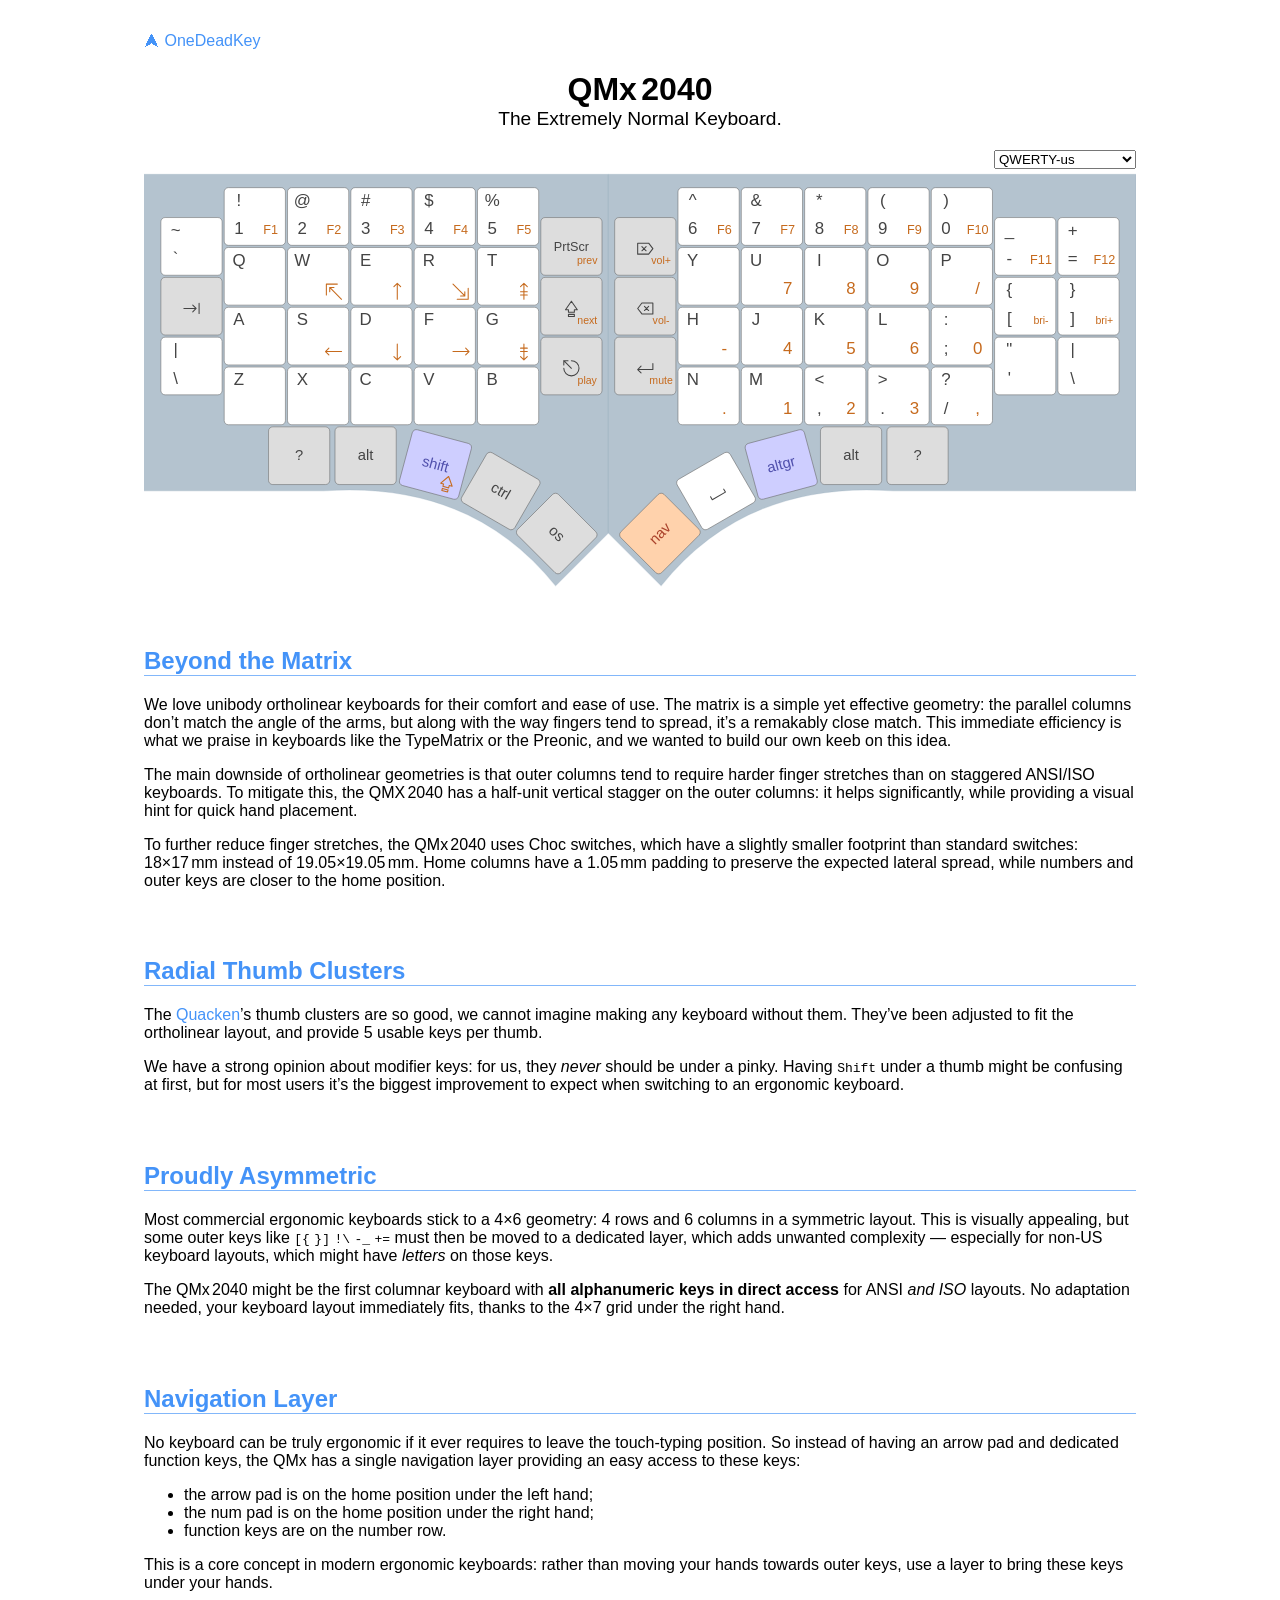
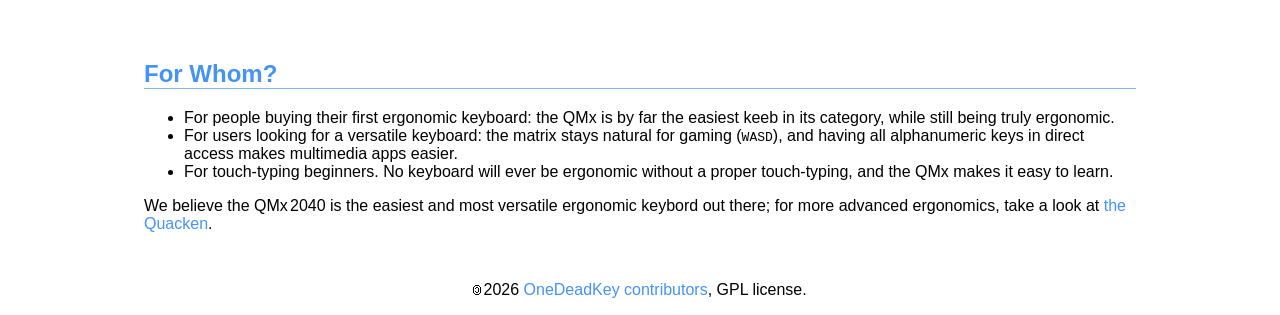
==== docs/index.html @ a1c0a3b2 "chore: /docs root" ====
<!DOCTYPE html>
<html>
  <head>
    <meta charset="utf-8"/>
    <title>QMx 2040</title>
    <meta name="viewport" content="width=device-width">
    <meta name="description" content="The Extremely Normal Keyboard. The natural evolution of the TypeMatrix 2020 and 2030 series.">
    <meta property="og:title"        content="QMx 2040">
    <meta property="og:type"         content="website">
    <meta property="og:url"          content="https://onedeadkey.github.io/qmx2040">
    <meta property="og:image"        content="https://onedeadkey.github.io/qmx2040/qmx2040.png">
    <meta property="og:image:type"   content="image/png">
    <meta property="og:image:width"  content="1200">
    <meta property="og:image:height" content="630">
    <meta property="og:description"  content="The Extremely Normal Keyboard. The natural evolution of the TypeMatrix 2020 and 2030 series.">
    <link type="image/svg+xml" rel="icon" href="favicon.svg" sizes="any">
    <link type="text/css" rel="stylesheet" href="style.css">
    <link type="text/css" rel="stylesheet" href="keeb.css">
    <script type="text/javascript" defer src="keeb.js"></script>
  </head>
  <body>

    <header>
      <nav><a href="https://onedeadkey.github.io">⮝ OneDeadKey</a></nav>
      <h1>QMx 2040</h1>
      <p>The Extremely Normal Keyboard.</p>
      <form>
        <select onchange="setKeebLayout(this.value)">
          <option value="be">AZERTY-be</option>
          <option value="fr">AZERTY-fr</option>
          <option value="br">QWERTY-br</option>
          <option value="dk">QWERTY-dk</option>
          <option value="fr(lafayette)">QWERTY-fr</option>
          <option value="gr">QWERTY-gr</option>
          <option value="it">QWERTY-it</option>
          <option value="no">QWERTY-no</option>
          <option value="pt">QWERTY-pt</option>
          <option value="ru">QWERTY-ru</option>
          <option value="se">QWERTY-se</option>
          <option value="ua">QWERTY-ua</option>
          <option value="us" selected>QWERTY-us</option>
          <option value="ch">QWERTZ-ch</option>
          <option value="de">QWERTZ-de</option>
          <option disabled> - optimized layouts - </option>
          <option value="fr(bepo)">Bépo</option>
          <option value="us(colemak)">Colemak</option>
          <option value="us(dvorak)">Dvorak</option>
          <option value="fr(ergol)">Ergo‑L</option>
          <option value="us(workman)">Workman</option>
        </select>
      </form>

      <svg xmlns="http://www.w3.org/2000/svg" viewBox="45 -45 940 400">

        <g id="board">
          <path id="qmx-half" d="M-15-40 h500 v340 l-50,50 q-80-100 -220-90 H-15z"/>
          <use href="#qmx-half" transform="translate(970 0) scale(-1 1)"/>
        </g>

        <defs>
          <path class="symbol" transform="scale(0.4) translate(-24, -30)" id="glyph_backspace" d="M22,19l10,10 M22,29l10-10 M6,24l10,13h26v-26h-26z"/>
          <path class="symbol" transform="scale(0.4) translate(-24, -30)" id="glyph_delete"    d="M16,19l10,10 M16,29l10-10 M42,24l-10,13h-26v-26h26z"/>
          <path class="symbol" transform="scale(0.4) translate(-24, -30)" id="glyph_return"    d="M42,13V27H6 m8-8l-8,8l8,8"/>
          <path class="symbol" transform="scale(0.4) translate(-24, -30)" id="glyph_space"     d="M42,24V32H6V24"/>
          <path class="symbol" transform="scale(0.4) translate(-24, -30)" id="glyph_escape"    d="M24,24l-18-18 m0,10v-10h10 M24,6A18,18,0,1,1,6,24"/>
          <path class="symbol" transform="scale(0.4) translate(-24, -30)" id="glyph_up"        d="M24,42v-36 m-8,6l8-8l8,8"/>
          <path class="symbol" transform="scale(0.4) translate(-24, -30)" id="glyph_down"      d="M24,6v36 m-8,-6l8,8l8-8"/>
          <path class="symbol" transform="scale(0.4) translate(-24, -30)" id="glyph_pgup"      d="M16,32h16 M16,24h16 M24,42v-36 m-8,6l8-8l8,8"/>
          <path class="symbol" transform="scale(0.4) translate(-24, -30)" id="glyph_pgdown"    d="M16,16h16 M16,24h16 M24,6v36 m-8,-6l8,8l8-8"/>
          <path class="symbol" transform="scale(0.4) translate(-24, -30)" id="glyph_left"      d="M42,24h-36 m6-8l-8,8l8,8"/>
          <path class="symbol" transform="scale(0.4) translate(-24, -30)" id="glyph_right"     d="M6,24h36 m-6-8l8,8l-8,8"/>
          <path class="symbol" transform="scale(0.4) translate(-24, -30)" id="glyph_tab"       d="M6,24h27 m-6-8l8,8l-8,8 M42,12V36"/>
          <path class="symbol" transform="scale(0.4) translate(-24, -30)" id="glyph_btab"      d="M42,24h-27 m6-8l-8,8l8,8 M6,12V36"/>
          <path class="symbol" transform="scale(0.4) translate(-24, -30)" id="glyph_home"      d="M42,42l-28-28 m0,10v-10h10 m8-8h-26v26"/>
          <path class="symbol" transform="scale(0.4) translate(-24, -30)" id="glyph_end"       d="M6,6l28,28 m0-10v10h-10 m-8,8h26v-26"/>
          <path class="symbol" transform="scale(0.4) translate(-24, -30)" id="glyph_prev"      d="M24,6A18,18,0,1,1,24,42A18,18,0,1,1,24,6 M26,16l-8,8l8,8"/>
          <path class="symbol" transform="scale(0.4) translate(-24, -30)" id="glyph_next"      d="M24,6A18,18,0,1,1,24,42A18,18,0,1,1,24,6 M22,16l8,8l-8,8"/>
          <path class="symbol" transform="scale(0.4) translate(-24, -30)" id="glyph_shift"     d="M23,7l14,20h-7v16h-14v-16h-7l14,-20"/>
          <path class="symbol" transform="scale(0.4) translate(-24, -30)" id="glyph_caps"      d="M24,7l14,20h-7v6h-14v-6h-7l14,-20 M31,38v5h-14v-5z"/>

          <!-- easy mode (no dual keys) -->
          <g class="leftThumb" id="leftThumb-ez">
            <g class="tucked3 thumb">
              <g class="specialKey">
                <rect class="colorMod"/>
                <text class="colorMod level0">?</text>
              </g>
              <g class="tucked2 thumb">
                <g class="specialKey">
                  <rect class="colorMod"/>
                  <text class="colorMod level0">alt</text>
                </g>
                <g class="tucked1 thumb">
                  <g class="specialKey">
                    <rect class="colorSym"/>
                    <text class="level0 colorSym">shift</text>
                    <use  class="layerNav" href="#glyph_caps"/>
                  </g>
                  <g class="comfy thumb">
                    <g class="specialKey">
                      <rect class="colorMod"/>
                      <text class="colorMod level0">ctrl</text>
                    </g>
                    <g class="reachy thumb">
                      <g class="specialKey">
                        <rect class="colorMod"/>
                        <text class="colorMod level0">os</text>
                      </g>
                    </g>
                  </g>
                </g>
              </g>
            </g>
          </g>
          <g class="rightThumb" id="rightThumb-ez">
            <g class="tucked3 thumb">
              <g class="specialKey">
                <rect class="colorMod"/>
                <text class="colorMod level0">?</text>
              </g>
              <g class="tucked2 thumb">
                <g class="specialKey">
                  <rect class="colorMod"/>
                  <text class="colorMod level0">alt</text>
                </g>
                <g class="tucked1 thumb">
                  <g class="specialKey showSym">
                    <rect class="colorSym"/>
                    <text class="level0 colorSym">altgr</text>
                  </g>
                  <g class="comfy thumb">
                    <g class="specialKey">
                      <rect/>
                      <use  class="level0" href="#glyph_space"/>
                    </g>
                    <g class="reachy thumb">
                      <g class="specialKey">
                        <rect class="colorNav"/>
                        <text class="colorNav level0">nav</text>
                      </g>
                    </g>
                  </g>
                </g>
              </g>
            </g>
          </g>

          <!-- thumb-taps -->
          <g class="leftThumb" id="leftThumb-tt">
            <g class="tucked3 thumb">
              <g class="specialKey">
                <rect class="colorMod"/>
                <text class="colorMod level0">?</text>
              </g>
              <g class="tucked2 thumb">
                <g class="specialKey">
                  <rect class="colorMod"/>
                  <text class="colorMod level0">?</text>
                </g>
                <g class="tucked1 thumb">
                  <g class="specialKey">
                    <rect/>
                    <rect class="colorSym sticky"/>
                    <text class="colorSym sticky pc">shift</text>
                    <use  class="layerNav" href="#glyph_caps"/>
                  </g>
                  <g class="comfy thumb">
                    <g class="key">
                      <rect/>
                      <rect class="holdTap colorMod"/>
                      <text class="level1  colorMod pc">ctrl</text>
                      <use  class="level2"   href="#glyph_backspace"/>
                      <use  class="layerNav" href="#glyph_delete"/>
                    </g>
                    <g class="reachy thumb">
                      <g class="key">
                        <rect/>
                        <rect class="holdTap colorMod"/>
                        <text class="level1  colorMod pc">os</text>
                        <use  class="level2"   href="#glyph_tab"/>
                        <use  class="layerNav" href="#glyph_btab"/>
                      </g>
                    </g>
                  </g>
                </g>
              </g>
            </g>
          </g>
          <g class="rightThumb" id="rightThumb-tt">
            <g class="tucked3 thumb">
              <g class="specialKey">
                <rect class="colorMod"/>
                <text class="colorMod level0">?</text>
              </g>
              <g class="tucked2 thumb">
                <g class="specialKey">
                  <rect class="colorMod"/>
                  <text class="colorMod level0">?</text>
                </g>
                <g class="tucked1 thumb">
                  <g class="specialKey showSym">
                    <rect/>
                    <rect class="colorSym sticky"/>
                    <text class="colorSym sticky pc">altgr</text>
                  </g>
                  <g class="comfy thumb">
                    <g class="key">
                      <rect/>
                      <rect class="holdTap borderNav tap-pref"/>
                      <text class="level1  borderNav pc">nav</text>
                      <use  class="level2" href="#glyph_space"/>
                    </g>
                    <g class="reachy thumb">
                      <g class="key">
                        <rect/>
                        <rect class="holdTap colorMod"/>
                        <text class="level1  colorMod pc">alt</text>
                        <use  class="level2"   href="#glyph_return"/>
                        <use  class="layerNav" href="#glyph_escape"/>
                      </g>
                    </g>
                  </g>
                </g>
              </g>
            </g>
          </g>

          <!-- homerow-mods -->
          <g class="leftThumb" id="leftThumb-hrm">
            <g class="tucked3 thumb">
              <g class="specialKey">
                <rect class="colorMod"/>
                <text class="colorMod level0">?</text>
              </g>
              <g class="tucked2 thumb">
                <g class="specialKey">
                  <rect class="colorMod"/>
                  <text class="colorMod level0">?</text>
                </g>
                <g class="tucked1 thumb">
                  <g class="specialKey">
                    <rect/>
                    <rect class="colorSym sticky"/>
                    <text class="colorSym sticky pc">shift</text>
                    <use  class="layerNav" href="#glyph_caps"/>
                  </g>
                  <g class="comfy thumb">
                    <g class="key">
                      <rect/>
                      <rect class="holdTap colorNav"/>
                      <text class="level1  colorNav pc">nav</text>
                      <use  class="level2"   href="#glyph_backspace"/>
                      <use  class="layerNav" href="#glyph_delete"/>
                    </g>
                    <g class="reachy thumb">
                      <g class="key">
                        <rect/>
                        <use  class="level2"   href="#glyph_tab"/>
                        <use  class="layerNav" href="#glyph_btab"/>
                      </g>
                    </g>
                  </g>
                </g>
              </g>
            </g>
          </g>
          <g class="rightThumb" id="rightThumb-hrm">
            <g class="tucked3 thumb">
              <g class="specialKey">
                <rect class="colorMod"/>
                <text class="colorMod level0">?</text>
              </g>
              <g class="tucked2 thumb">
                <g class="specialKey">
                  <rect class="colorMod"/>
                  <text class="colorMod level0">?</text>
                </g>
                <g class="tucked1 thumb">
                  <g class="specialKey showSym">
                    <rect/>
                    <rect class="colorSym sticky"/>
                    <text class="colorSym sticky pc">altgr</text>
                  </g>
                  <g class="comfy thumb">
                    <g class="key">
                      <rect/>
                      <rect class="holdTap borderNav tap-pref"/>
                      <text class="level1  borderNav pc">nav</text>
                      <use  class="level2" href="#glyph_space"/>
                    </g>
                    <g class="reachy thumb">
                      <g class="key">
                        <rect/>
                        <use  class="level2"   href="#glyph_return"/>
                        <use  class="layerNav" href="#glyph_escape"/>
                      </g>
                    </g>
                  </g>
                </g>
              </g>
            </g>
          </g>
        </defs>

        <g id="left">
          <g class="outer matrix">
            <g class="col">
              <g id="Backquote" class="key num">
                <rect/>
                <text class="level1"/>
                <text class="level2"/>
              </g>
              <g class="specialKey top">
                <rect class="colorSpc"/>
                <use class="level0" href="#glyph_tab"/>
              </g>
              <g id="IntlBackslash" class="key home">
                <rect/>
                <text class="level1"/>
                <text class="level2"/>
              </g>
            </g>

            <g class="pinky matrix">
              <g class="col">
                <g id="Digit1" class="key num">
                  <rect/>
                  <text class="level1"/>
                  <text class="level2"/>
                  <text class="layerNav pc">F1</text>
                </g>
                <g id="KeyQ" class="key top">
                  <rect/>
                  <text class="level1"/>
                  <text class="level2"/>
                  <text class="layerNav"></text>
                </g>
                <g id="KeyA" class="key home">
                  <rect/>
                  <text class="level1"/>
                  <text class="level2"/>
                  <text class="layerNav shortcut"></text>
                </g>
                <g id="KeyZ" class="key bottom">
                  <rect/>
                  <text class="level1"/>
                  <text class="level2"/>
                  <text class="layerNav shortcut"></text>
                </g>
              </g>

              <g class="ring matrix">
                <g class="col">
                  <g id="Digit2" class="key num">
                    <rect/>
                    <text class="level1"/>
                    <text class="level2"/>
                    <text class="layerNav pc">F2</text>
                  </g>
                  <g id="KeyW" class="key top">
                    <rect/>
                    <text class="level1"/>
                    <text class="level2"/>
                    <use  class="layerNav" href="#glyph_home"/>
                  </g>
                  <g id="KeyS" class="key home dual">
                    <rect/>
                    <rect class="holdTap borderMod tap-pref"/>
                    <text class="level1  borderMod mac">⌥</text>
                    <text class="level1  borderMod pc">os</text>
                    <text class="level1"/>
                    <text class="level2"/>
                    <use  class="layerNav" href="#glyph_left"/>
                  </g>
                  <g id="KeyX" class="key bottom">
                    <rect/>
                    <text class="level1"/>
                    <text class="level2"/>
                    <text class="layerNav shortcut"></text>
                  </g>
                </g>

                <g class="middle matrix">
                  <g class="col">
                    <g id="Digit3" class="key num">
                      <rect/>
                      <text class="level1"/>
                      <text class="level2"/>
                      <text class="layerNav pc">F3</text>
                    </g>
                    <g id="KeyE" class="key top">
                      <rect/>
                      <text class="level1"/>
                      <text class="level2"/>
                      <use  class="layerNav" href="#glyph_up"/>
                    </g>
                    <g id="KeyD" class="key home dual">
                      <rect/>
                      <rect class="holdTap borderMod tap-pref"/>
                      <text class="level1  borderMod mac">⌘</text>
                      <text class="level1  borderMod pc">ctrl</text>
                      <text class="level1"/>
                      <text class="level2"/>
                      <use  class="layerNav" href="#glyph_down"/>
                    </g>
                    <g id="KeyC" class="key bottom">
                      <rect/>
                      <text class="level1"/>
                      <text class="level2"/>
                      <text class="layerNav shortcut"></text>
                    </g>
                  </g>

                  <g class="index matrix">
                    <g class="col">
                      <g id="Digit4" class="key num">
                        <rect/>
                        <text class="level1"/>
                        <text class="level2"/>
                        <text class="layerNav pc">F4</text>
                      </g>
                      <g id="KeyR" class="key top">
                        <rect/>
                        <text class="level1"/>
                        <text class="level2"/>
                        <use  class="layerNav" href="#glyph_end"/>
                      </g>
                      <g id="KeyF" class="key home dual">
                        <rect/>
                        <rect class="holdTap borderMod tap-pref"/>
                        <text class="level1  borderMod mac">⌃</text>
                        <text class="level1  borderMod pc">alt</text>
                        <text class="level1"/>
                        <text class="level2"/>
                        <use  class="layerNav" href="#glyph_right"/>
                      </g>
                      <g id="KeyV" class="key bottom">
                        <rect/>
                        <text class="level1"/>
                        <text class="level2"/>
                        <text class="layerNav shortcut"></text>
                      </g>
                    </g>

                    <use class="thumbCluster"/>

                    <g class="inner matrix">
                      <g class="col">
                        <g id="Digit5" class="key num">
                          <rect/>
                          <text class="level1"/>
                          <text class="level2"/>
                          <text class="layerNav pc">F5</text>
                        </g>
                        <g id="KeyT" class="key top">
                          <rect/>
                          <text class="level1"/>
                          <text class="level2"/>
                          <use  class="layerNav" href="#glyph_pgup"/>
                        </g>
                        <g id="KeyG" class="key home">
                          <rect/>
                          <text class="level1"/>
                          <text class="level2"/>
                          <use  class="layerNav" href="#glyph_pgdown"/>
                        </g>
                        <g id="KeyB" class="key bottom">
                          <rect/>
                          <text class="level1"/>
                          <text class="level2"/>
                          <text class="layerNav shortcut"></text>
                        </g>
                      </g>

                      <g class="tmx matrix">
                        <g class="col">
                          <g class="specialKey top">
                            <rect class="colorSpc"/>
                            <text class="level0 pc">PrtScr</text>
                            <text class="layerNav shortcut">prev</text>
                          </g>
                          <g class="specialKey home">
                            <rect class="colorSpc"/>
                            <use class="level0" href="#glyph_caps"/>
                            <text class="layerNav shortcut">next</text>
                          </g>
                          <g class="specialKey bottom">
                            <rect class="colorSpc"/>
                            <use class="level0" href="#glyph_escape"/>
                            <text class="layerNav shortcut">play</text>
                          </g>
                        </g>
                      </g>
                    </g>
                  </g>
                </g>
              </g>
            </g>
          </g>
        </g>

        <g id="right">
          <g class="extra matrix">
            <g class="col">
              <g id="Equal" class="key num">
                <rect/>
                <text class="level1"/>
                <text class="level2"/>
                <text class="layerNav pc">F12</text>
              </g>
              <g id="BracketRight" class="key top">
                <rect/>
                <text class="level1"/>
                <text class="level2"/>
                <text class="layerNav shortcut">bri+</text>
              </g>
              <g id="Backslash" class="key home">
                <rect/>
                <text class="level1"/>
                <text class="level2"/>
              </g>

              <g class="outer matrix">
                <g class="col">
                  <g id="Minus" class="key num">
                    <rect/>
                    <text class="level1"/>
                    <text class="level2"/>
                    <text class="layerNav pc">F11</text>
                  </g>
                  <g id="BracketLeft" class="key top">
                    <rect/>
                    <text class="level1"/>
                    <text class="level2"/>
                    <text class="layerNav shortcut">bri-</text>
                  </g>
                  <g id="Quote" class="key home">
                    <rect/>
                    <text class="level1"/>
                    <text class="level2"/>
                  </g>
                </g>

                <g class="pinky matrix">
                  <g class="col">
                    <g id="Digit0" class="key num">
                      <rect/>
                      <text class="level1"/>
                      <text class="level2"/>
                      <text class="layerNav pc">F10</text>
                    </g>
                    <g id="KeyP" class="key top">
                      <rect/>
                      <text class="level1"/>
                      <text class="level2"/>
                      <text class="layerNav">/</text>
                    </g>
                    <g id="Semicolon" class="key home">
                      <rect/>
                      <text class="level1"/>
                      <text class="level2"/>
                      <text class="layerNav">0</text>
                    </g>
                    <g id="Slash" class="key bottom">
                      <rect/>
                      <text class="level1"/>
                      <text class="level2"/>
                      <text class="layerNav">,</text>
                    </g>
                  </g>

                  <g class="ring matrix">
                    <g class="col">
                      <g id="Digit9" class="key num">
                        <rect/>
                        <text class="level1"/>
                        <text class="level2"/>
                        <text class="layerNav pc">F9</text>
                      </g>
                      <g id="KeyO" class="key top">
                        <rect/>
                        <text class="level1"/>
                        <text class="level2"/>
                        <text class="layerNav">9</text>
                      </g>
                      <g id="KeyL" class="key home dual">
                        <rect/>
                        <rect class="holdTap borderMod tap-pref"/>
                        <text class="level1  borderMod mac">⌥</text>
                        <text class="level1  borderMod pc">os</text>
                        <text class="level2"/>
                        <text class="layerNav">6</text>
                      </g>
                      <g id="Period" class="key bottom">
                        <rect/>
                        <text class="level1"/>
                        <text class="level2"/>
                        <text class="layerNav">3</text>
                      </g>
                    </g>

                    <g class="middle matrix">
                      <g class="col">
                        <g id="Digit8" class="key num">
                          <rect/>
                          <text class="level1"/>
                          <text class="level2"/>
                          <text class="layerNav pc">F8</text>
                        </g>
                        <g id="KeyI" class="key top">
                          <rect/>
                          <text class="level1"/>
                          <text class="level2"/>
                          <text class="layerNav">8</text>
                        </g>
                        <g id="KeyK" class="key home dual">
                          <rect/>
                          <rect class="holdTap borderMod tap-pref"/>
                          <text class="level1  borderMod mac">⌘</text>
                          <text class="level1  borderMod pc">ctrl</text>
                          <text class="level1"/>
                          <text class="level2"/>
                          <text class="layerNav">5</text>
                        </g>
                        <g id="Comma" class="key bottom">
                          <rect/>
                          <text class="level1"/>
                          <text class="level2"/>
                          <text class="layerNav">2</text>
                        </g>
                      </g>

                      <g class="index matrix">
                        <g class="col">
                          <g id="Digit7" class="key num">
                            <rect/>
                            <text class="level1"/>
                            <text class="level2"/>
                            <text class="layerNav pc">F7</text>
                          </g>
                          <g id="KeyU" class="key top">
                            <rect/>
                            <text class="level1"/>
                            <text class="level2"/>
                            <text class="layerNav">7</text>
                          </g>
                          <g id="KeyJ" class="key home dual">
                            <rect/>
                            <rect class="holdTap borderMod tap-pref"/>
                            <text class="level1  borderMod mac">⌃</text>
                            <text class="level1  borderMod pc">alt</text>
                            <text class="level1"/>
                            <text class="level2"/>
                            <text class="layerNav">4</text>
                          </g>
                          <g id="KeyM" class="key bottom">
                            <rect/>
                            <text class="level1"/>
                            <text class="level2"/>
                            <text class="layerNav">1</text>
                          </g>
                        </g>

                        <use class="thumbCluster"/>

                        <g class="inner matrix">
                          <g class="col">
                            <g id="Digit6" class="key num">
                              <rect/>
                              <text class="level1"/>
                              <text class="level2"/>
                              <text class="layerNav pc">F6</text>
                            </g>
                            <g id="KeyY" class="key top">
                              <rect/>
                              <text class="level1"/>
                              <text class="level2"/>
                            </g>
                            <g id="KeyH" class="key home">
                              <rect/>
                              <text class="level1"/>
                              <text class="level2"/>
                              <text class="layerNav">-</text>
                            </g>
                            <g id="KeyN" class="key bottom">
                              <rect/>
                              <text class="level1"/>
                              <text class="level2"/>
                              <text class="layerNav">.</text>
                            </g>
                          </g>

                          <g class="tmx matrix">
                            <g class="col">
                              <g class="specialKey top">
                                <rect class="colorSpc"/>
                                <use class="level0" href="#glyph_delete"/>
                                <text class="layerNav shortcut">vol+</text>
                              </g>
                              <g class="specialKey home">
                                <rect class="colorSpc"/>
                                <use class="level0" href="#glyph_backspace"/>
                                <text class="layerNav shortcut">vol-</text>
                              </g>
                              <g class="specialKey bottom">
                                <rect class="colorSpc"/>
                                <use class="level0" href="#glyph_return"/>
                                <text class="layerNav shortcut">mute</text>
                              </g>
                            </g>
                          </g>
                        </g>
                      </g>
                    </g>
                  </g>
                </g>
              </g>
            </g>
          </g>
        </g>

      </svg>
    </header>

    <section>
      <h2 id="beyond-the-matrix">Beyond the Matrix</h2>
      <p> We love unibody ortholinear keyboards for their comfort and ease of use. The matrix is a
        simple yet effective geometry: the parallel columns don’t match the angle of the arms, but
        along with the way fingers tend to spread, it’s a remakably close match. This immediate
        efficiency is what we praise in keyboards like the TypeMatrix or the Preonic, and we wanted
        to build our own keeb on this idea. </p>
      <p> The main downside of ortholinear geometries is that outer columns tend to require harder
        finger stretches than on staggered ANSI/ISO keyboards. To mitigate this, the QMX 2040 has a
        half-unit vertical stagger on the outer columns: it helps significantly, while providing a
        visual hint for quick hand placement. </p>
      <p> To further reduce finger stretches, the QMx 2040 uses Choc switches, which have a slightly
        smaller footprint than standard switches: 18×17 mm instead of 19.05×19.05 mm. Home columns
        have a 1.05 mm padding to preserve the expected lateral spread, while numbers and outer keys
        are closer to the home position. </p>
    </section>

    <section>
      <h2 id="radial-thumb-clusters">Radial Thumb Clusters</h2>
      <p></p>
      <p> The <a href="https://onedeadkey.github.io/quacken">Quacken</a>’s thumb clusters are so
        good, we cannot imagine making any keyboard without them. They’ve been adjusted to fit the
        ortholinear layout, and provide 5 usable keys per thumb. </p>
      <p> We have a strong opinion about modifier keys: for us, they <em>never</em> should be under
        a pinky. Having <kbd>Shift</kbd> under a thumb might be confusing at first, but for most
        users it’s the biggest improvement to expect when switching to an ergonomic keyboard. </p>
    </section>

    <section>
      <h2 id="proudly-asymmetric">Proudly Asymmetric</h2>
      <p> Most commercial ergonomic keyboards stick to a 4×6 geometry: 4 rows and 6 columns in a
        symmetric layout. This is visually appealing, but some outer keys like <kbd>[{</kbd>
        <kbd>}]</kbd> <kbd>!\</kbd> <kbd>-_</kbd> <kbd>+=</kbd> must then be moved to a dedicated
        layer, which adds unwanted complexity — especially for non-US keyboard layouts, which might
        have <em>letters</em> on those keys. </p>
      <p> The QMx 2040 might be the first columnar keyboard with <strong>all alphanumeric keys in
        direct access</strong> for ANSI <em>and ISO</em> layouts. No adaptation needed, your
        keyboard layout immediately fits, thanks to the 4×7 grid under the right hand. </p>
    </section>

    <section>
      <h2 id="navigation-layer">Navigation Layer</h2>
      <p> No keyboard can be truly ergonomic if it ever requires to leave the touch-typing position.
        So instead of having an arrow pad and dedicated function keys, the QMx has a single
        navigation layer providing an easy access to these keys: </p>
      <ul>
        <li> the arrow pad is on the home position under the left hand; </li>
        <li> the num pad is on the home position under the right hand; </li>
        <li> function keys are on the number row. </li>
      </ul>
      <p> This is a core concept in modern ergonomic keyboards: rather than moving your hands
        towards outer keys, use a layer to bring these keys under your hands. </p>
    </section>

    <section>
      <h2 id="for-whom">For Whom?</h2>
      <ul>
        <li> For people buying their first ergonomic keyboard: the QMx is by far the easiest keeb in
          its category, while still being truly ergonomic. </li>
        <li> For users looking for a versatile keyboard: the matrix stays natural for gaming
          (<kbd>W</kbd><kbd>A</kbd><kbd>S</kbd><kbd>D</kbd>), and having all alphanumeric keys in
          direct access makes multimedia apps easier. </li>
        <li> For touch-typing beginners. No keyboard will ever be ergonomic without a proper
          touch-typing, and the QMx makes it easy to learn. </li>
      </ul>
      <p> We believe the QMx 2040 is the easiest and most versatile ergonomic keybord out there; for
        more advanced ergonomics, take a look at <a href="https://onedeadkey.github.io/quacken">the
        Quacken</a>. </p>
    </section>

    <footer>
      🄯 2026 <a href="https://github.com/OneDeadKey/qmx2040">OneDeadKey contributors</a>, GPL license.
    </footer>

  </body>
</html>
---- docs/style.css ----
/**
 * ╭───────────────────────────────────────────────────────────────╮
 * │                         Color Palette                         │
 * ╰───────────────────────────────────────────────────────────────╯
**/

:root {
  color-scheme: light dark;

  /* <h2|a|code> and specific emphasis */
  --bg-accent:        #b884;
  --fg-accent-border: #4493f8aa;
  --fg-accent:        #4493f8;

  /* <kbd> and special inline content */
  --bg-key:           #8884;
  --fg-key-border:    #888;

  /* flavor menu */
  --bg-menu-head: rgba(130, 156, 175, 0.4);
  --bg-menu-cell: rgba(130, 156, 175, 0.2);
}


/**
 * ╭───────────────────────────────────────────────────────────────╮
 * │                          Main Layout                          │
 * ╰───────────────────────────────────────────────────────────────╯
**/

:root {
  --main-padding: 12px;
  --list-indent: 1.5em;
}

html {
  height: 100%;
}
body {
  margin: 1em auto;
  max-width: 64em;
  width: 100%;
  font-family: sans-serif;
}
header, footer {
  text-align: center;
}
header, footer, section {
  padding: 1em;
}

h1 {
  margin-bottom: 0;
}
h1 + p {
  margin-top: 0;
  font-size: 1.2em;
}

h2 {
  color: var(--fg-accent);
  border-bottom: 1px inset var(--fg-accent-border);
}

form {
  text-align: right;
}
svg {
  width: 100%;
}

nav {
  text-align: left;
}

a[href] {
  color: var(--fg-accent);
  text-decoration: none;
}

a[href]:hover {
  text-decoration: underline;
}
---- docs/keeb.css ----
/* color theme */
:root {
  color-scheme: light dark;
}
rect {
  fill: #fff;
  stroke: #999;
}
text {
  fill: #444;
  font: normal 11px sans-serif;
  text-align: center;
  text-anchor: middle;
}
.dualKey {
  fill: #ddd;
}
#board use,
#board path {
  fill:   #7889a2;
  stroke: #7889a280;
  fill:   #78a289;
  stroke: #78a28980;
  fill:   rgba(130, 156, 175, 0.60);
  stroke: rgba(130, 156, 175, 0.20);
  stroke-width: 1.0px;
  stroke-linecap: round;
  stroke-linejoin: round;
}
@media (prefers-color-scheme: dark) {
  /* TODO */
}

.col1 rect,
.col2 rect,
.col3 rect,
.col4 rect,
.col5 rect,
.col6 rect {
  stroke-width: 0.6px !important;
}


/*****************************************************************************
 * Keyboard Geometry
******************************************************************************/

/* XXX magic numbers */
#left  .matrix { transform-origin: -8px 56px; }
#right .matrix { transform-origin: 67px 56px; }
.leftThumb  .thumb { transform-origin: -14px -62px; }
.rightThumb .thumb { transform-origin:  74px -62px; }

#left  .matrix { transform-origin:  0px   56px; }
#left  .thumb  { transform-origin: -14px -62px; }
#right .matrix { transform-origin:  70px  56px; }
#right .thumb  { transform-origin:  74px -62px; }

/* keyboard geometry (XXX magic numbers) */
#right { transform: translate(970px, 0px); }

/* XXX dirty WebKit fixes */
@supports (-webkit-hyphens: none) {
  .none  #right,
  .ortho #right  { transform: translate(772px, 0px); }
}

.board {
  fill:   rgba(130, 156, 175, 0.40);
  stroke: rgba(130, 156, 175, 0.10);
  stroke-width: 1px;
  stroke-linecap: round;
  stroke-linejoin: round;
  display: none;
}
.keycaps {
  stroke: navy;
  stroke-width: 0.5px;
  stroke-dasharray: 1 2;
  display: none !important;
}
.tap-pref {
  stroke-width: 1.2px;
}
text.sticky {
  transform: rotate(-90deg);
}


/*****************************************************************************
 * Labels: text, symbols
******************************************************************************/

text {
  font: normal 16px sans-serif;
  text-align: center;
  text-anchor: middle;
}
.specialKey text {
  font-size: 14px;
}
text.pc {
  font-size: 12px;
}
text.shortcut {
  font-size: 10px;
}

/* symbols */
use.level0,
use.level2,
use.layerSym,
use.layerNav,
use.layerVim {
  stroke-width: 2.5px;
  stroke-linecap: round;
  stroke-linejoin: round;
  fill: none;
}

.tt .holdTap, .tt .borderMod,
.ez .holdTap, .ez .borderMod { display: none; }


/*****************************************************************************
 * Color Theme
******************************************************************************/

:root {
  color-scheme: light dark;
  --board: rgba(130, 156, 175, 0.40);

  --key-bg: #fff;
  --key-fg: #666;
  --key-label: #444;
  --key-special: #ddd;

  /* Symbol layer */
  --layer-sym-fg: #4646ff;
  --shift-sym-fg: #4f4fac;
  --shift-sym-bg: #ceceff;

  /* Navigation layer */
  --layer-nav-fg: rgb(198, 106, 29);
  --shift-nav-fg: #aa422b;
  --shift-nav-bg: #ffd2ac;
}

@media (prefers-color-scheme: dark) { :root {
  --key-bg: #333;
  --key-fg: #333;
  --key-label: #aaa;
  --key-special: #555;

  /* Symbol layer */
  --layer-sym-fg: #99f;
  --shift-sym-fg: #11a;
  --shift-sym-bg: #66b;

  /* Navigation layer */
  --layer-nav-fg: #e94;
  --shift-nav-fg: #832;
  --shift-nav-bg: #a75;
}}

rect {
  fill:   var(--key-bg);
  stroke: var(--key-fg);
  stroke-width: .5px;
  /* opacity: 0.7; */
}

rect.specialKey,
rect.colorSpc,
.col6 rect { fill: var(--key-special); }
text       { fill: var(--key-label); }
use.level0,
use.level2 { stroke: var(--key-label); }

/* Modifier keys */
rect.borderMod,
use.layerMod { stroke: var(--key-label); }
text.colorMod  { fill: var(--key-label); }
rect.colorMod  { fill: var(--key-special); }

/* Symbol layer */
rect.borderSym,
use.layerSym { stroke: var(--layer-sym-fg); }
text.borderSym,
text.layerSym  { fill: var(--layer-sym-fg); }
text.colorSym  { fill: var(--shift-sym-fg); }
rect.colorSym  { fill: var(--shift-sym-bg); }

/* Navigation layers (NavNum, VimNav) */
rect.borderNav,
use.layerNav { stroke: var(--layer-nav-fg); }
text.borderNav,
text.layerNav  { fill: var(--layer-nav-fg); }
text.colorNav  { fill: var(--shift-nav-fg); }
rect.colorNav  { fill: var(--shift-nav-bg); }

@media (prefers-color-scheme: dark) {
  .specialKey text.layerSym  { fill: #00f; }
  .specialKey use.layerSym { stroke: #00f; }
}
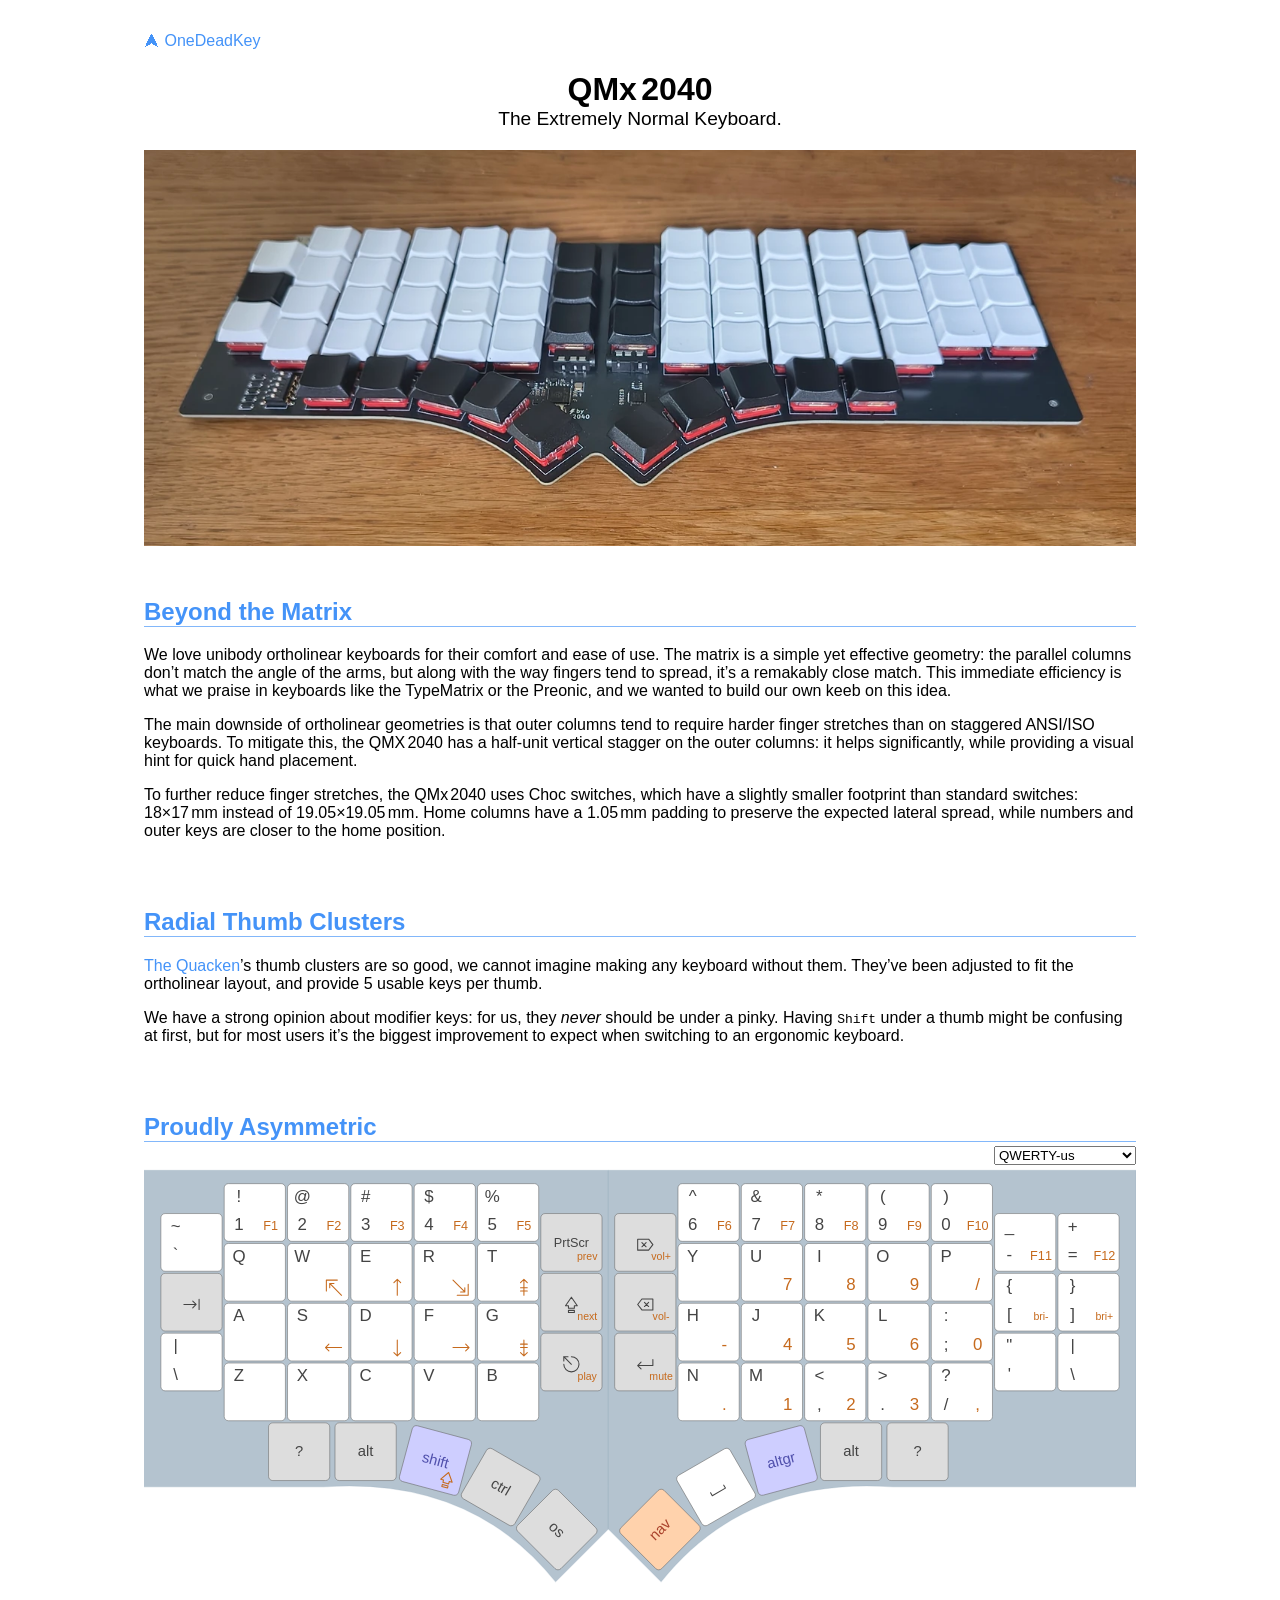
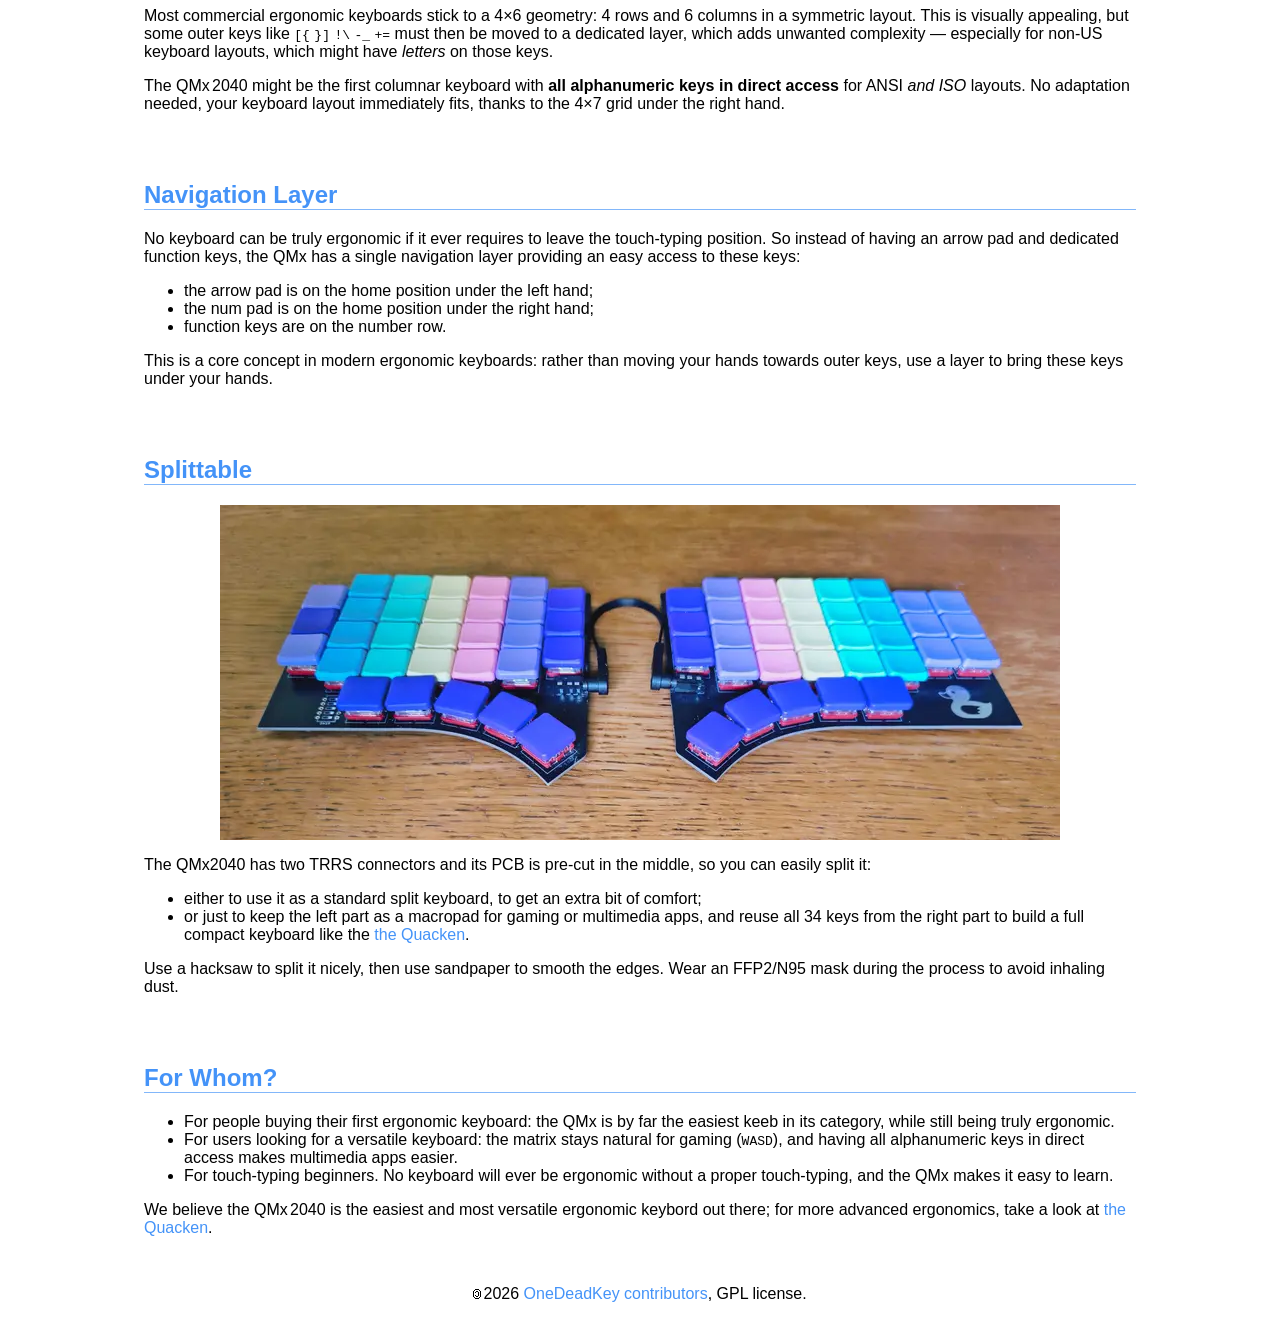
==== commit eee9a50a: "feat(docs): add a couple pictures" ====
--- a/docs/index.html
+++ b/docs/index.html
@@ -24,6 +24,39 @@
       <nav><a href="https://onedeadkey.github.io">⮝ OneDeadKey</a></nav>
       <h1>QMx 2040</h1>
       <p>The Extremely Normal Keyboard.</p>
+      <img src="pics/qmx2040_punk_tuxedo.webp">
+    </header>
+
+    <section>
+      <h2 id="beyond-the-matrix">Beyond the Matrix</h2>
+      <p> We love unibody ortholinear keyboards for their comfort and ease of use. The matrix is a
+        simple yet effective geometry: the parallel columns don’t match the angle of the arms, but
+        along with the way fingers tend to spread, it’s a remakably close match. This immediate
+        efficiency is what we praise in keyboards like the TypeMatrix or the Preonic, and we wanted
+        to build our own keeb on this idea. </p>
+      <p> The main downside of ortholinear geometries is that outer columns tend to require harder
+        finger stretches than on staggered ANSI/ISO keyboards. To mitigate this, the QMX 2040 has a
+        half-unit vertical stagger on the outer columns: it helps significantly, while providing a
+        visual hint for quick hand placement. </p>
+      <p> To further reduce finger stretches, the QMx 2040 uses Choc switches, which have a slightly
+        smaller footprint than standard switches: 18×17 mm instead of 19.05×19.05 mm. Home columns
+        have a 1.05 mm padding to preserve the expected lateral spread, while numbers and outer keys
+        are closer to the home position. </p>
+    </section>
+
+    <section>
+      <h2 id="radial-thumb-clusters">Radial Thumb Clusters</h2>
+      <p></p>
+      <p> <a href="https://onedeadkey.github.io/quacken">The Quacken</a>’s thumb clusters are so
+        good, we cannot imagine making any keyboard without them. They’ve been adjusted to fit the
+        ortholinear layout, and provide 5 usable keys per thumb. </p>
+      <p> We have a strong opinion about modifier keys: for us, they <em>never</em> should be under
+        a pinky. Having <kbd>Shift</kbd> under a thumb might be confusing at first, but for most
+        users it’s the biggest improvement to expect when switching to an ergonomic keyboard. </p>
+    </section>
+
+    <section>
+      <h2 id="proudly-asymmetric">Proudly Asymmetric</h2>
       <form>
         <select onchange="setKeebLayout(this.value)">
           <option value="be">AZERTY-be</option>
@@ -720,38 +753,7 @@
         </g>
 
       </svg>
-    </header>
-
-    <section>
-      <h2 id="beyond-the-matrix">Beyond the Matrix</h2>
-      <p> We love unibody ortholinear keyboards for their comfort and ease of use. The matrix is a
-        simple yet effective geometry: the parallel columns don’t match the angle of the arms, but
-        along with the way fingers tend to spread, it’s a remakably close match. This immediate
-        efficiency is what we praise in keyboards like the TypeMatrix or the Preonic, and we wanted
-        to build our own keeb on this idea. </p>
-      <p> The main downside of ortholinear geometries is that outer columns tend to require harder
-        finger stretches than on staggered ANSI/ISO keyboards. To mitigate this, the QMX 2040 has a
-        half-unit vertical stagger on the outer columns: it helps significantly, while providing a
-        visual hint for quick hand placement. </p>
-      <p> To further reduce finger stretches, the QMx 2040 uses Choc switches, which have a slightly
-        smaller footprint than standard switches: 18×17 mm instead of 19.05×19.05 mm. Home columns
-        have a 1.05 mm padding to preserve the expected lateral spread, while numbers and outer keys
-        are closer to the home position. </p>
-    </section>
-
-    <section>
-      <h2 id="radial-thumb-clusters">Radial Thumb Clusters</h2>
-      <p></p>
-      <p> The <a href="https://onedeadkey.github.io/quacken">Quacken</a>’s thumb clusters are so
-        good, we cannot imagine making any keyboard without them. They’ve been adjusted to fit the
-        ortholinear layout, and provide 5 usable keys per thumb. </p>
-      <p> We have a strong opinion about modifier keys: for us, they <em>never</em> should be under
-        a pinky. Having <kbd>Shift</kbd> under a thumb might be confusing at first, but for most
-        users it’s the biggest improvement to expect when switching to an ergonomic keyboard. </p>
-    </section>
-
-    <section>
-      <h2 id="proudly-asymmetric">Proudly Asymmetric</h2>
+
       <p> Most commercial ergonomic keyboards stick to a 4×6 geometry: 4 rows and 6 columns in a
         symmetric layout. This is visually appealing, but some outer keys like <kbd>[{</kbd>
         <kbd>}]</kbd> <kbd>!\</kbd> <kbd>-_</kbd> <kbd>+=</kbd> must then be moved to a dedicated
@@ -774,6 +776,22 @@
       </ul>
       <p> This is a core concept in modern ergonomic keyboards: rather than moving your hands
         towards outer keys, use a layer to bring these keys under your hands. </p>
+    </section>
+
+    <section>
+      <h2 id="splittable">Splittable</h2>
+      <img src="pics/qmx2040_nyan_quack.webp">
+      <p> The QMx2040 has two TRRS connectors and its PCB is pre-cut in the middle, so you can
+        easily split it: </p>
+      <ul>
+        <li> either to use it as a standard split keyboard, to get an extra bit of comfort; </li>
+        <li> or just to keep the left part as a macropad for gaming or multimedia apps, and reuse
+          all 34 keys from the right part to build a full compact keyboard like the <a
+             href="https://onedeadkey.github.io/quacken">the Quacken</a>. </li>
+      </ul>
+      <p> Use a hacksaw to split it nicely, then use sandpaper to smooth the edges. Wear an
+        FFP2/N95 mask during the process to avoid inhaling dust. </p>
+
     </section>
 
     <section>
--- a/docs/style.css
+++ b/docs/style.css
@@ -65,8 +65,16 @@
 form {
   text-align: right;
 }
+h2+form {
+  margin-top: -1em;
+}
 svg {
   width: 100%;
+}
+img {
+  display: block;
+  max-width: 100%;
+  margin: auto;
 }
 
 nav {
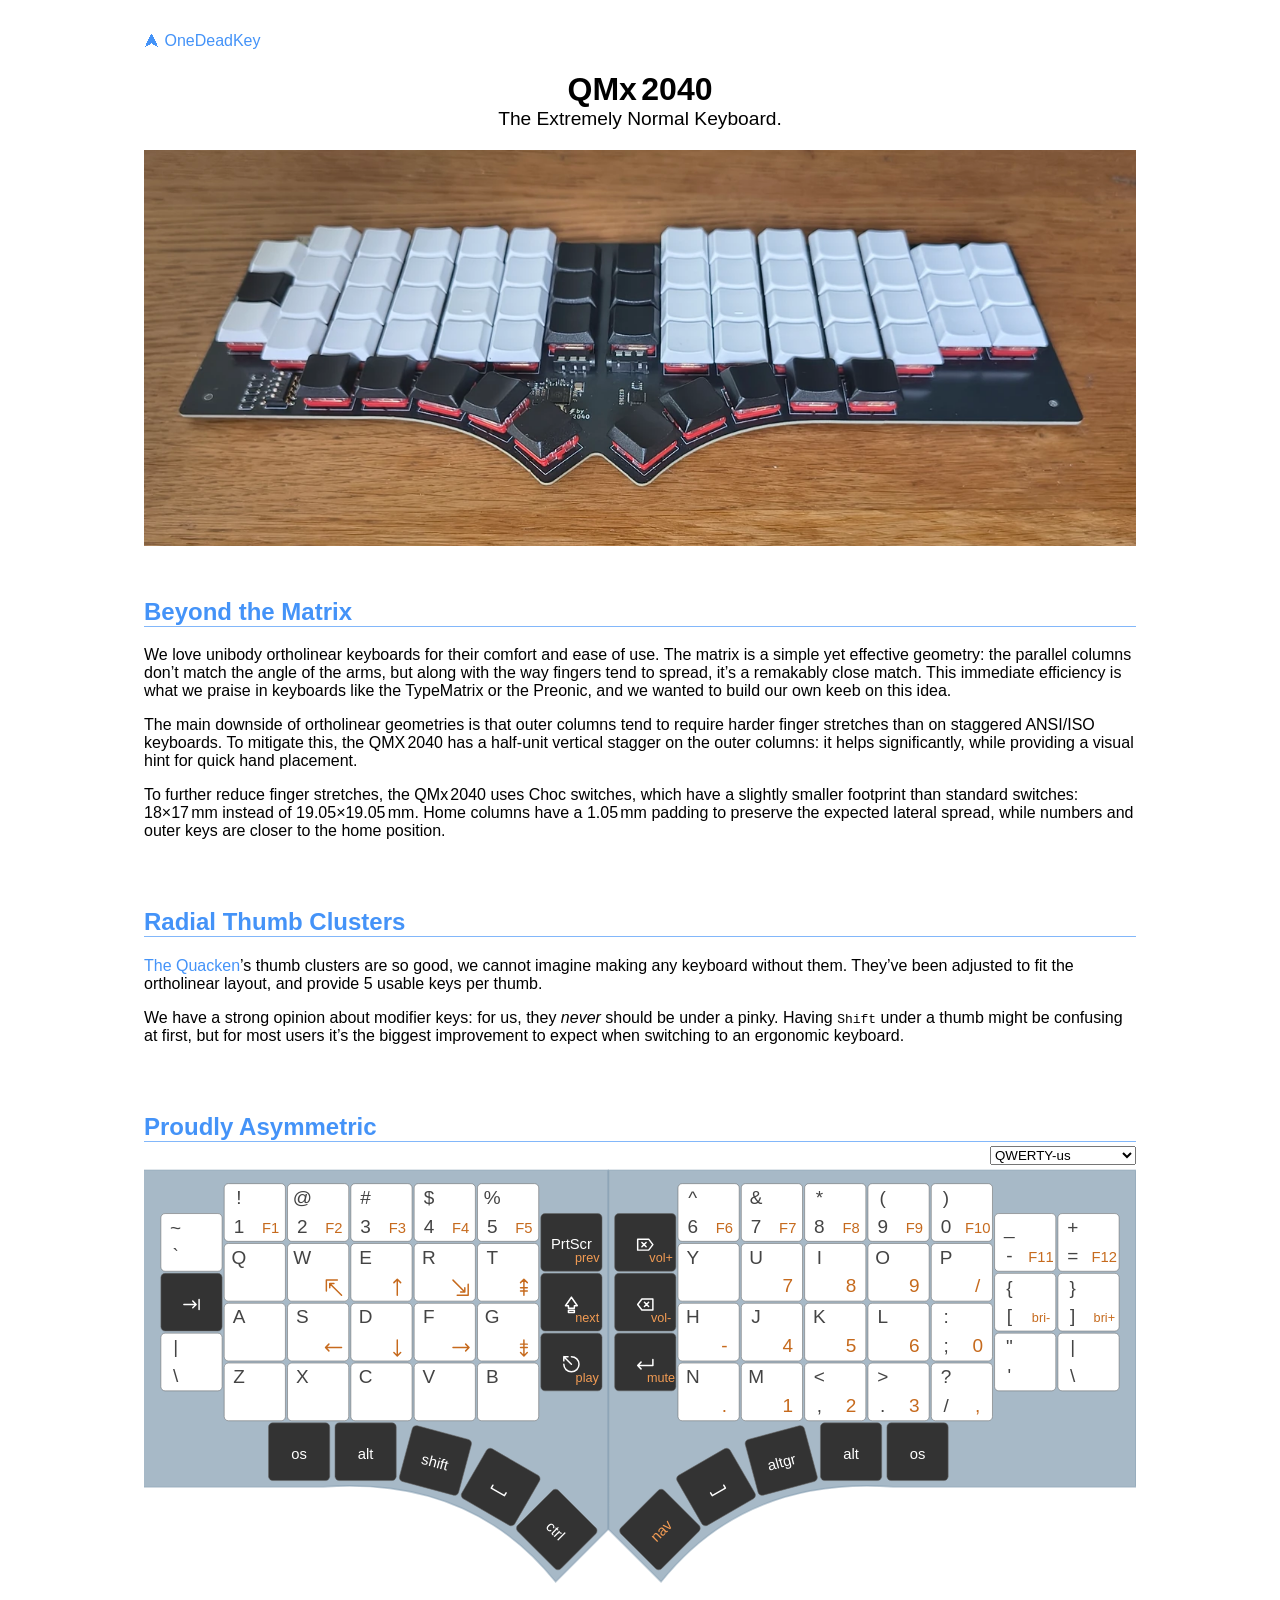
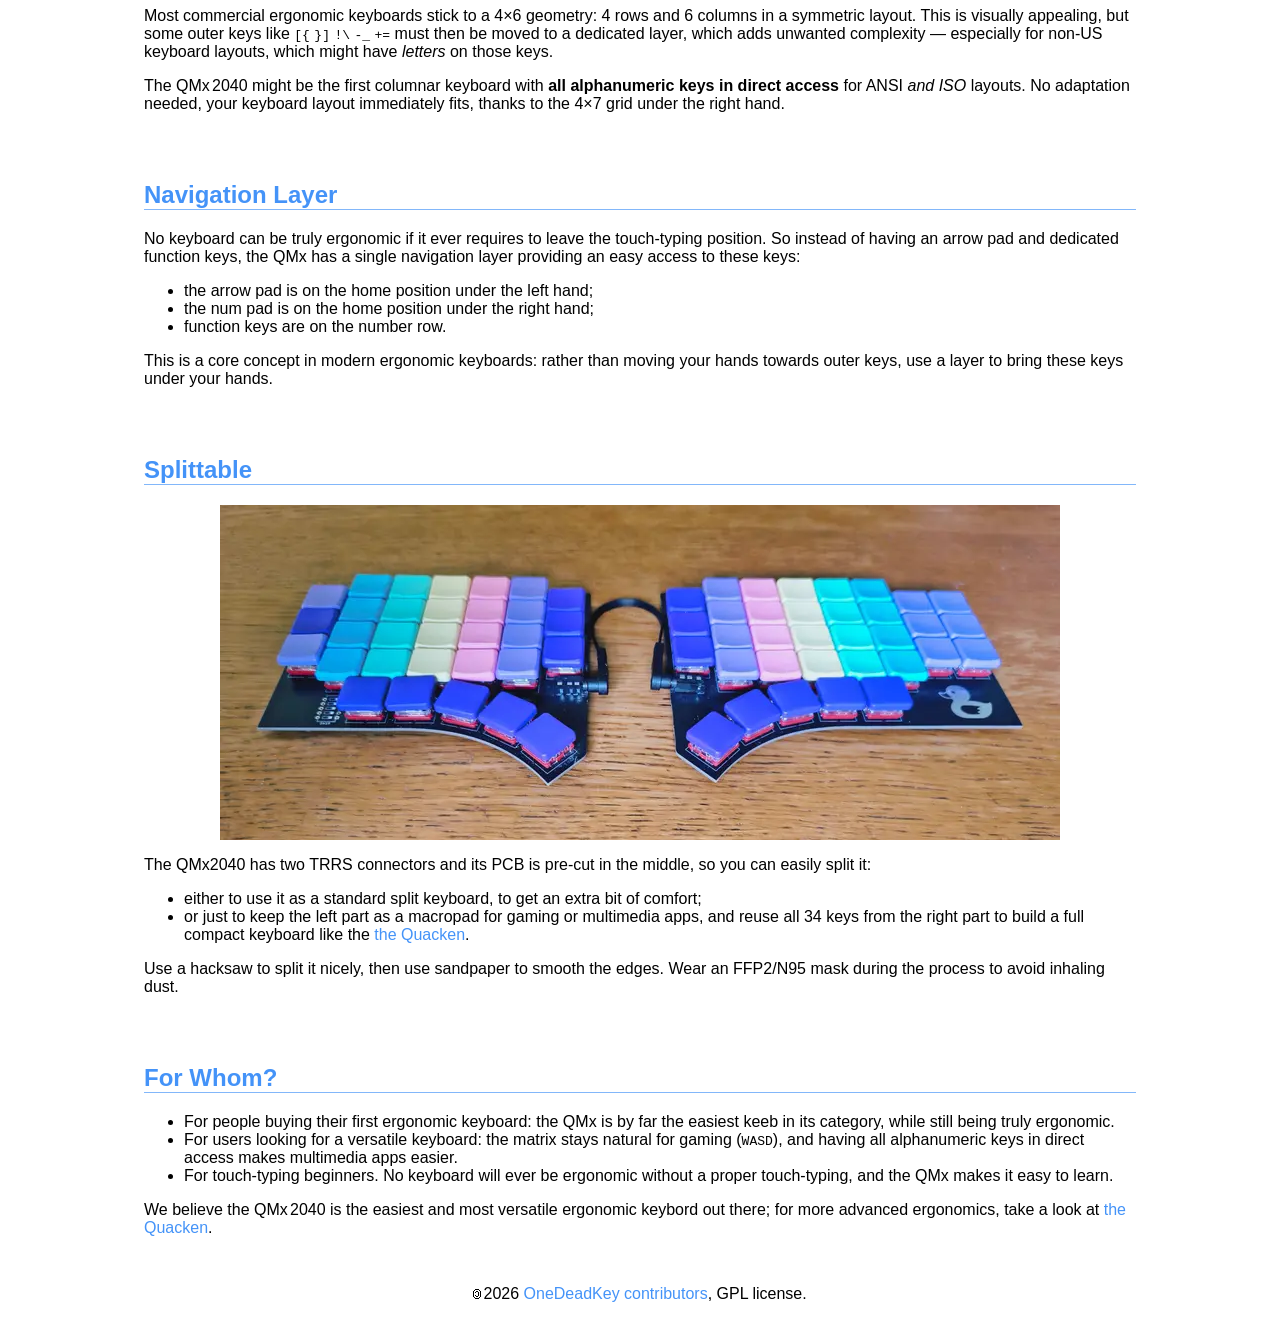
==== commit 3b0055ea: "fix: SVG keyboard style" ====
--- a/docs/index.html
+++ b/docs/index.html
@@ -63,7 +63,6 @@
           <option value="fr">AZERTY-fr</option>
           <option value="br">QWERTY-br</option>
           <option value="dk">QWERTY-dk</option>
-          <option value="fr(lafayette)">QWERTY-fr</option>
           <option value="gr">QWERTY-gr</option>
           <option value="it">QWERTY-it</option>
           <option value="no">QWERTY-no</option>
@@ -74,11 +73,12 @@
           <option value="us" selected>QWERTY-us</option>
           <option value="ch">QWERTZ-ch</option>
           <option value="de">QWERTZ-de</option>
-          <option disabled> - optimized layouts - </option>
+          <option disabled> - alternative layouts - </option>
           <option value="fr(bepo)">Bépo</option>
           <option value="us(colemak)">Colemak</option>
           <option value="us(dvorak)">Dvorak</option>
           <option value="fr(ergol)">Ergo‑L</option>
+          <option value="fr(lafayette)">Lafayette</option>
           <option value="us(workman)">Workman</option>
         </select>
       </form>
@@ -115,29 +115,28 @@
           <g class="leftThumb" id="leftThumb-ez">
             <g class="tucked3 thumb">
               <g class="specialKey">
-                <rect class="colorMod"/>
-                <text class="colorMod level0">?</text>
+                <rect />
+                <text class="level0">os</text>
               </g>
               <g class="tucked2 thumb">
                 <g class="specialKey">
-                  <rect class="colorMod"/>
-                  <text class="colorMod level0">alt</text>
+                  <rect />
+                  <text class="level0">alt</text>
                 </g>
                 <g class="tucked1 thumb">
                   <g class="specialKey">
-                    <rect class="colorSym"/>
-                    <text class="level0 colorSym">shift</text>
-                    <use  class="layerNav" href="#glyph_caps"/>
+                    <rect />
+                    <text class="level0">shift</text>
                   </g>
                   <g class="comfy thumb">
                     <g class="specialKey">
-                      <rect class="colorMod"/>
-                      <text class="colorMod level0">ctrl</text>
+                      <rect />
+                      <use class="level0" href="#glyph_space"/>
                     </g>
                     <g class="reachy thumb">
                       <g class="specialKey">
-                        <rect class="colorMod"/>
-                        <text class="colorMod level0">os</text>
+                        <rect />
+                        <text class="level0">ctrl</text>
                       </g>
                     </g>
                   </g>
@@ -148,27 +147,27 @@
           <g class="rightThumb" id="rightThumb-ez">
             <g class="tucked3 thumb">
               <g class="specialKey">
-                <rect class="colorMod"/>
-                <text class="colorMod level0">?</text>
+                <rect />
+                <text class="level0">os</text>
               </g>
               <g class="tucked2 thumb">
                 <g class="specialKey">
-                  <rect class="colorMod"/>
-                  <text class="colorMod level0">alt</text>
+                  <rect />
+                  <text class="level0">alt</text>
                 </g>
                 <g class="tucked1 thumb">
-                  <g class="specialKey showSym">
-                    <rect class="colorSym"/>
-                    <text class="level0 colorSym">altgr</text>
+                  <g class="specialKey">
+                    <rect />
+                    <text class="level0">altgr</text>
                   </g>
                   <g class="comfy thumb">
                     <g class="specialKey">
                       <rect/>
-                      <use  class="level0" href="#glyph_space"/>
+                      <use class="level0" href="#glyph_space"/>
                     </g>
                     <g class="reachy thumb">
                       <g class="specialKey">
-                        <rect class="colorNav"/>
+                        <rect />
                         <text class="colorNav level0">nav</text>
                       </g>
                     </g>
--- a/docs/keeb.css
+++ b/docs/keeb.css
@@ -1,46 +1,3 @@
-/* color theme */
-:root {
-  color-scheme: light dark;
-}
-rect {
-  fill: #fff;
-  stroke: #999;
-}
-text {
-  fill: #444;
-  font: normal 11px sans-serif;
-  text-align: center;
-  text-anchor: middle;
-}
-.dualKey {
-  fill: #ddd;
-}
-#board use,
-#board path {
-  fill:   #7889a2;
-  stroke: #7889a280;
-  fill:   #78a289;
-  stroke: #78a28980;
-  fill:   rgba(130, 156, 175, 0.60);
-  stroke: rgba(130, 156, 175, 0.20);
-  stroke-width: 1.0px;
-  stroke-linecap: round;
-  stroke-linejoin: round;
-}
-@media (prefers-color-scheme: dark) {
-  /* TODO */
-}
-
-.col1 rect,
-.col2 rect,
-.col3 rect,
-.col4 rect,
-.col5 rect,
-.col6 rect {
-  stroke-width: 0.6px !important;
-}
-
-
 /*****************************************************************************
  * Keyboard Geometry
 ******************************************************************************/
@@ -92,7 +49,8 @@
 ******************************************************************************/
 
 text {
-  font: normal 16px sans-serif;
+  font: normal 18px sans-serif;
+  transform: translate(0px, 2px);
   text-align: center;
   text-anchor: middle;
 }
@@ -100,10 +58,10 @@
   font-size: 14px;
 }
 text.pc {
-  font-size: 12px;
+  font-size: 14px;
 }
 text.shortcut {
-  font-size: 10px;
+  font-size: 12px;
 }
 
 /* symbols */
@@ -112,7 +70,7 @@
 use.layerSym,
 use.layerNav,
 use.layerVim {
-  stroke-width: 2.5px;
+  stroke-width: 3.5px;
   stroke-linecap: round;
   stroke-linejoin: round;
   fill: none;
@@ -127,79 +85,41 @@
 ******************************************************************************/
 
 :root {
-  color-scheme: light dark;
-  --board: rgba(130, 156, 175, 0.40);
-
   --key-bg: #fff;
   --key-fg: #666;
+  --key-nav: rgb(198, 106, 29);
   --key-label: #444;
-  --key-special: #ddd;
 
-  /* Symbol layer */
-  --layer-sym-fg: #4646ff;
-  --shift-sym-fg: #4f4fac;
-  --shift-sym-bg: #ceceff;
-
-  /* Navigation layer */
-  --layer-nav-fg: rgb(198, 106, 29);
-  --shift-nav-fg: #aa422b;
-  --shift-nav-bg: #ffd2ac;
+  --special-bg: #333;
+  --special-nav: rgb(243, 156, 84);
+  --special-label: #fff;
 }
 
-@media (prefers-color-scheme: dark) { :root {
-  --key-bg: #333;
-  --key-fg: #333;
-  --key-label: #aaa;
-  --key-special: #555;
-
-  /* Symbol layer */
-  --layer-sym-fg: #99f;
-  --shift-sym-fg: #11a;
-  --shift-sym-bg: #66b;
-
-  /* Navigation layer */
-  --layer-nav-fg: #e94;
-  --shift-nav-fg: #832;
-  --shift-nav-bg: #a75;
-}}
+#board use,
+#board path {
+  fill:   rgba(130, 156, 175, 0.70);
+  stroke: rgba(130, 156, 175, 0.50);
+  stroke-width: 1.5px;
+  stroke-linecap: round;
+  stroke-linejoin: round;
+}
 
 rect {
   fill:   var(--key-bg);
   stroke: var(--key-fg);
   stroke-width: .5px;
-  /* opacity: 0.7; */
 }
 
-rect.specialKey,
-rect.colorSpc,
-.col6 rect { fill: var(--key-special); }
-text       { fill: var(--key-label); }
-use.level0,
-use.level2 { stroke: var(--key-label); }
+text { fill: var(--key-label); }
 
-/* Modifier keys */
-rect.borderMod,
-use.layerMod { stroke: var(--key-label); }
-text.colorMod  { fill: var(--key-label); }
-rect.colorMod  { fill: var(--key-special); }
+.specialKey use { stroke: var(--special-label); }
+.specialKey text  { fill: var(--special-label); }
+.specialKey rect  { fill: var(--special-bg); }
 
-/* Symbol layer */
-rect.borderSym,
-use.layerSym { stroke: var(--layer-sym-fg); }
-text.borderSym,
-text.layerSym  { fill: var(--layer-sym-fg); }
-text.colorSym  { fill: var(--shift-sym-fg); }
-rect.colorSym  { fill: var(--shift-sym-bg); }
+text.colorNav,
+text.layerNav  { fill: var(--key-nav); }
+use.layerNav { stroke: var(--key-nav); }
 
-/* Navigation layers (NavNum, VimNav) */
-rect.borderNav,
-use.layerNav { stroke: var(--layer-nav-fg); }
-text.borderNav,
-text.layerNav  { fill: var(--layer-nav-fg); }
-text.colorNav  { fill: var(--shift-nav-fg); }
-rect.colorNav  { fill: var(--shift-nav-bg); }
-
-@media (prefers-color-scheme: dark) {
-  .specialKey text.layerSym  { fill: #00f; }
-  .specialKey use.layerSym { stroke: #00f; }
-}
+.specialKey text.colorNav,
+.specialKey text.layerNav  { fill: var(--special-nav); }
+.specialKey use.layerNav { stroke: var(--special-nav); }
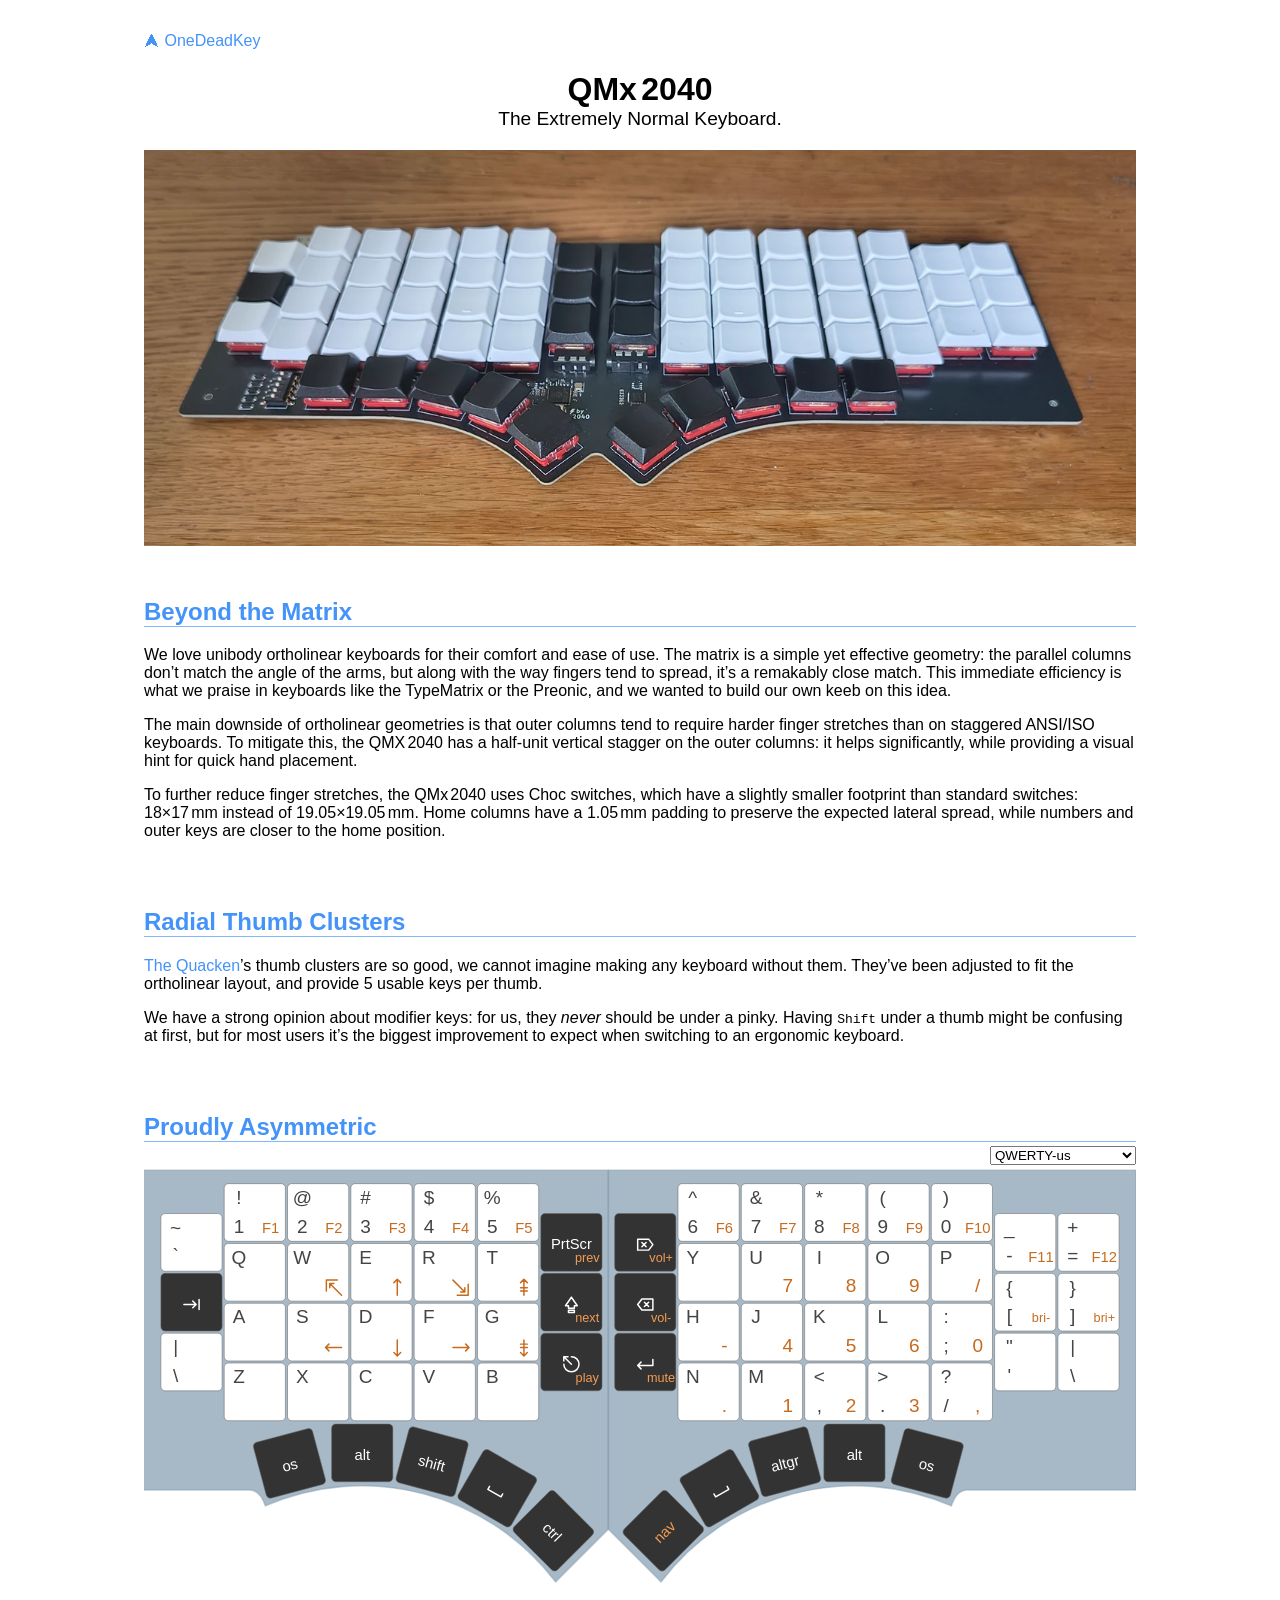
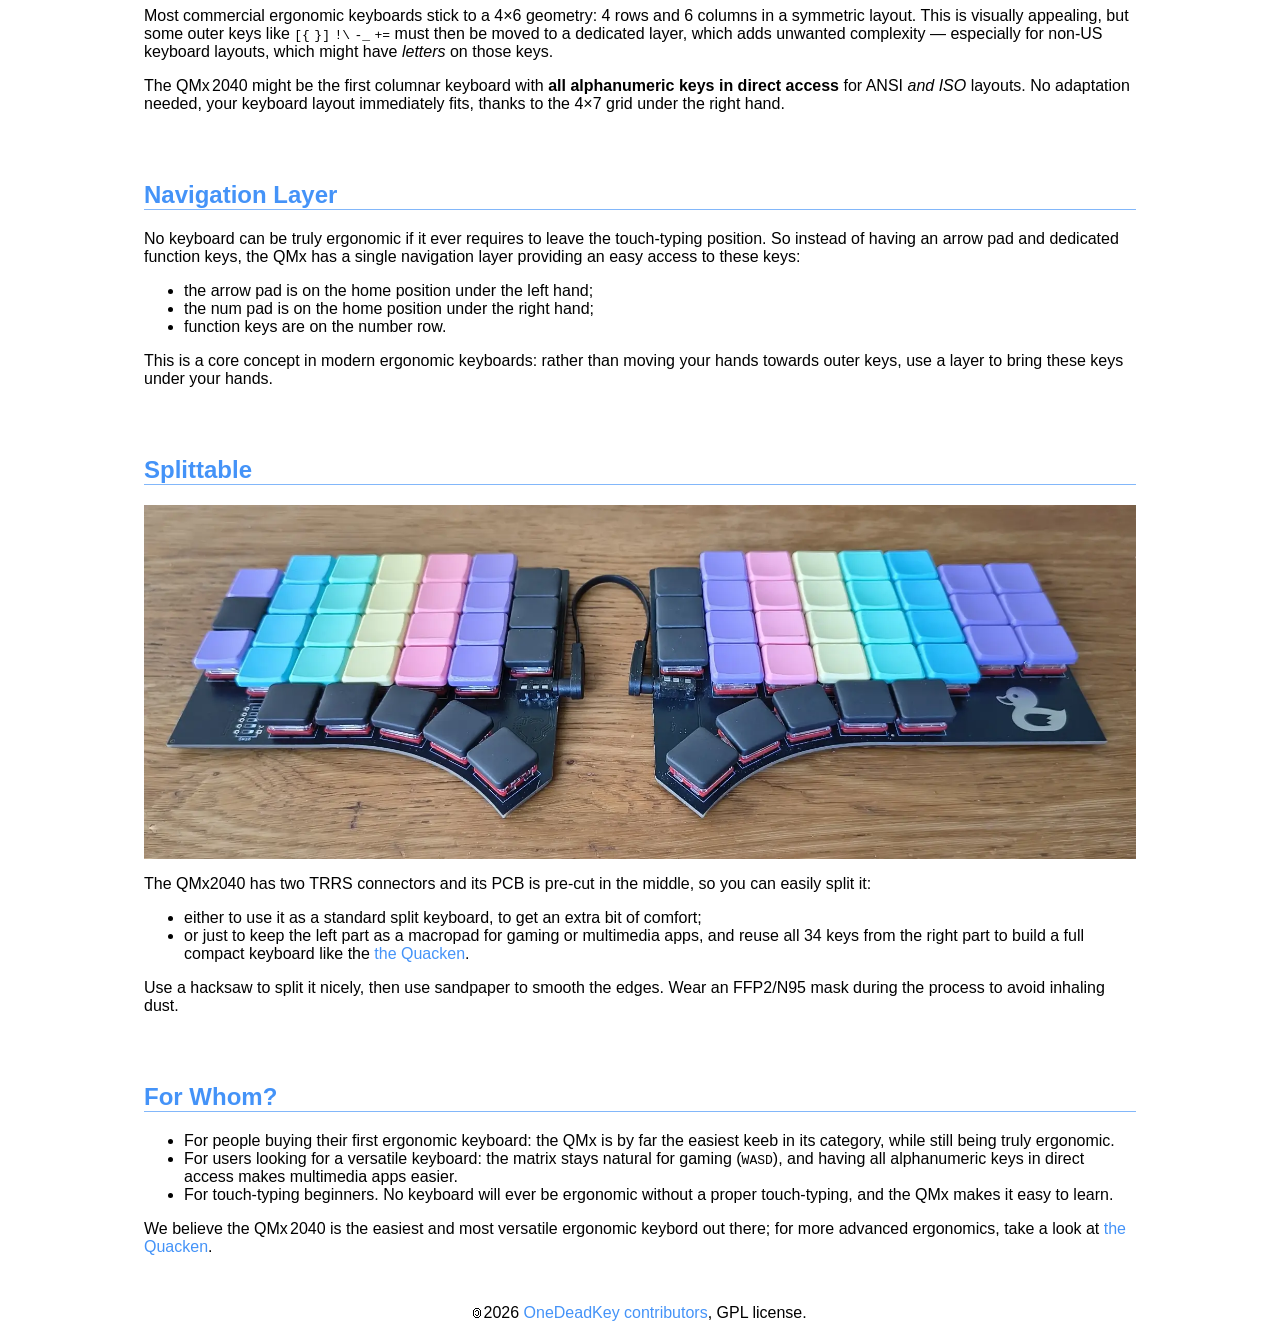
==== commit 5c91a1ff: "fix: update the geometry" ====
--- a/docs/index.html
+++ b/docs/index.html
@@ -86,7 +86,7 @@
       <svg xmlns="http://www.w3.org/2000/svg" viewBox="45 -45 940 400">
 
         <g id="board">
-          <path id="qmx-half" d="M-15-40 h500 v340 l-50,50 q-80-100 -220-90 H-15z"/>
+          <path id="qmx-half" d="M-15-40 h500 v340 l-50 50 a 230 230 0 0 0 -275-72 q-5-15 -15-15 H-15z"/>
           <use href="#qmx-half" transform="translate(970 0) scale(-1 1)"/>
         </g>
 
--- a/docs/style.css
+++ b/docs/style.css
@@ -85,7 +85,15 @@
   color: var(--fg-accent);
   text-decoration: none;
 }
-
 a[href]:hover {
   text-decoration: underline;
 }
+
+h2 a,
+h3 a {
+  display: none;
+}
+h2:hover a,
+h3:hover a {
+  display: inline;
+}
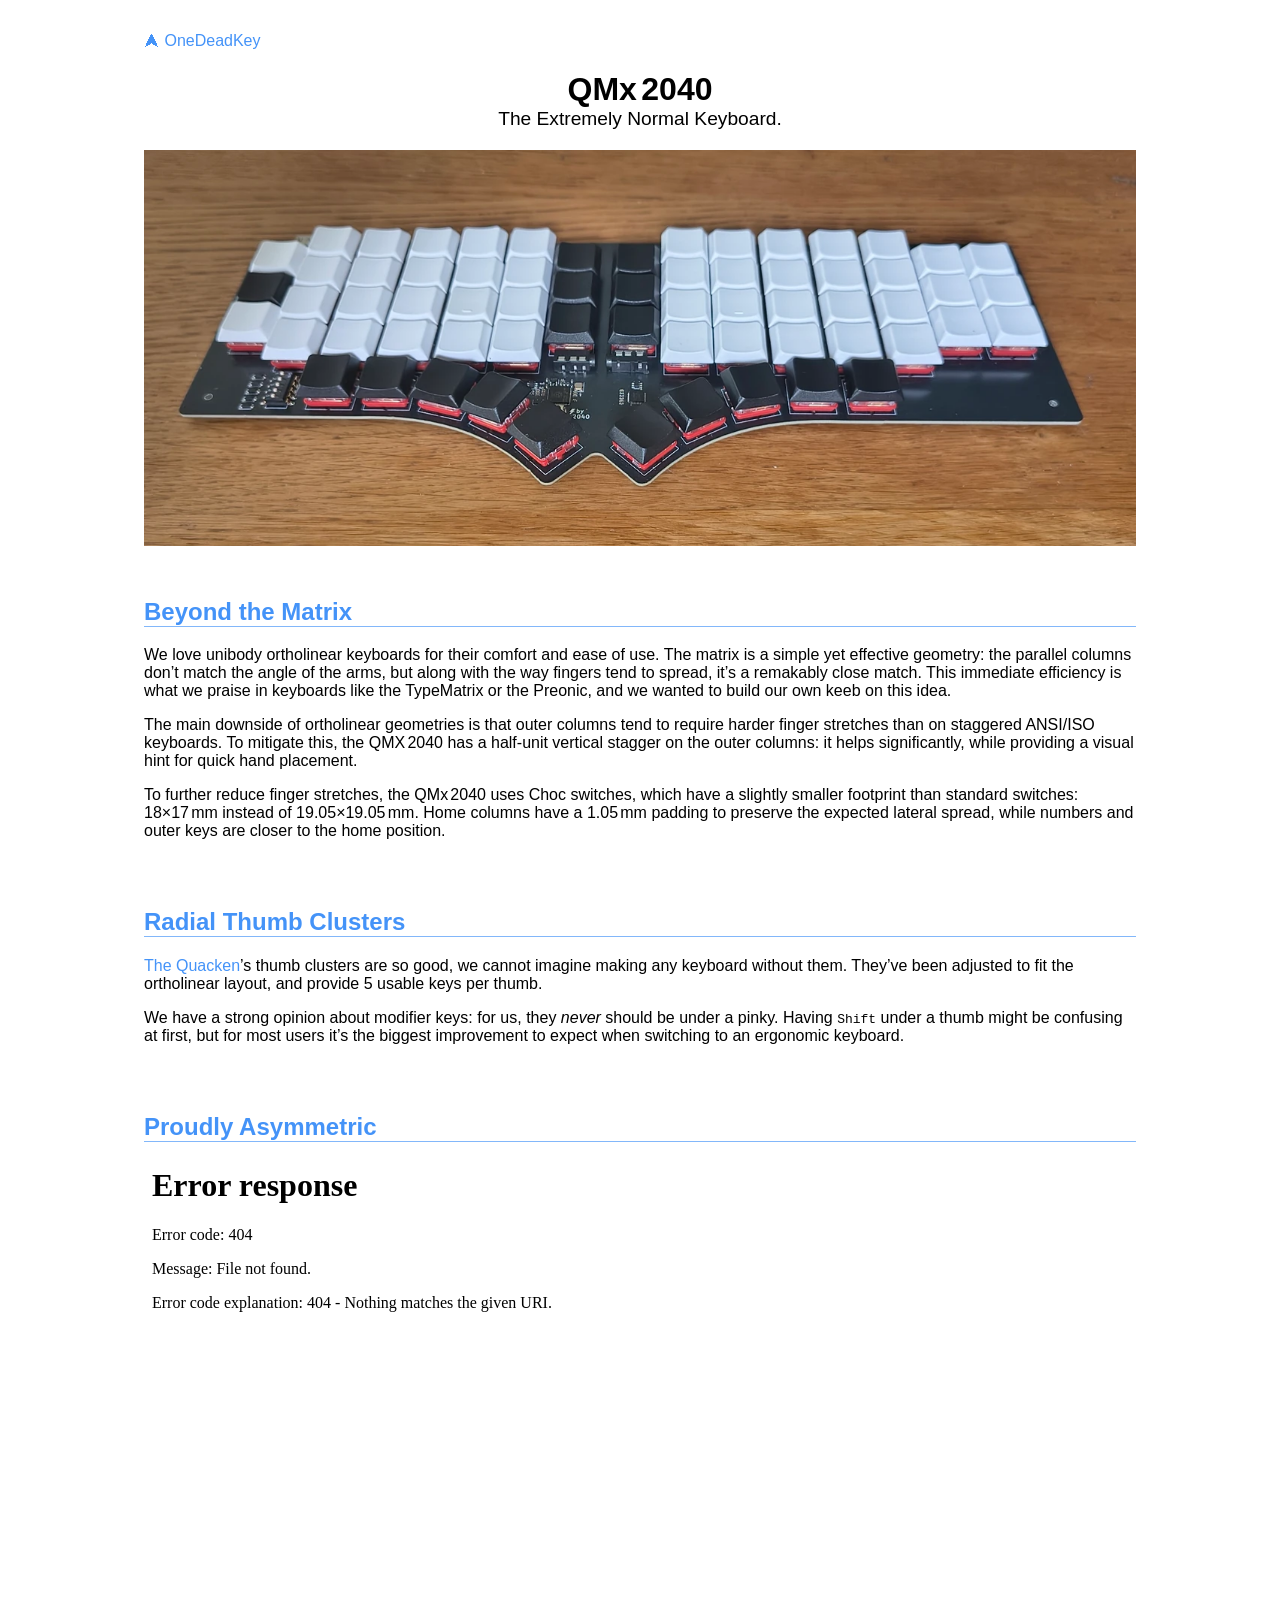
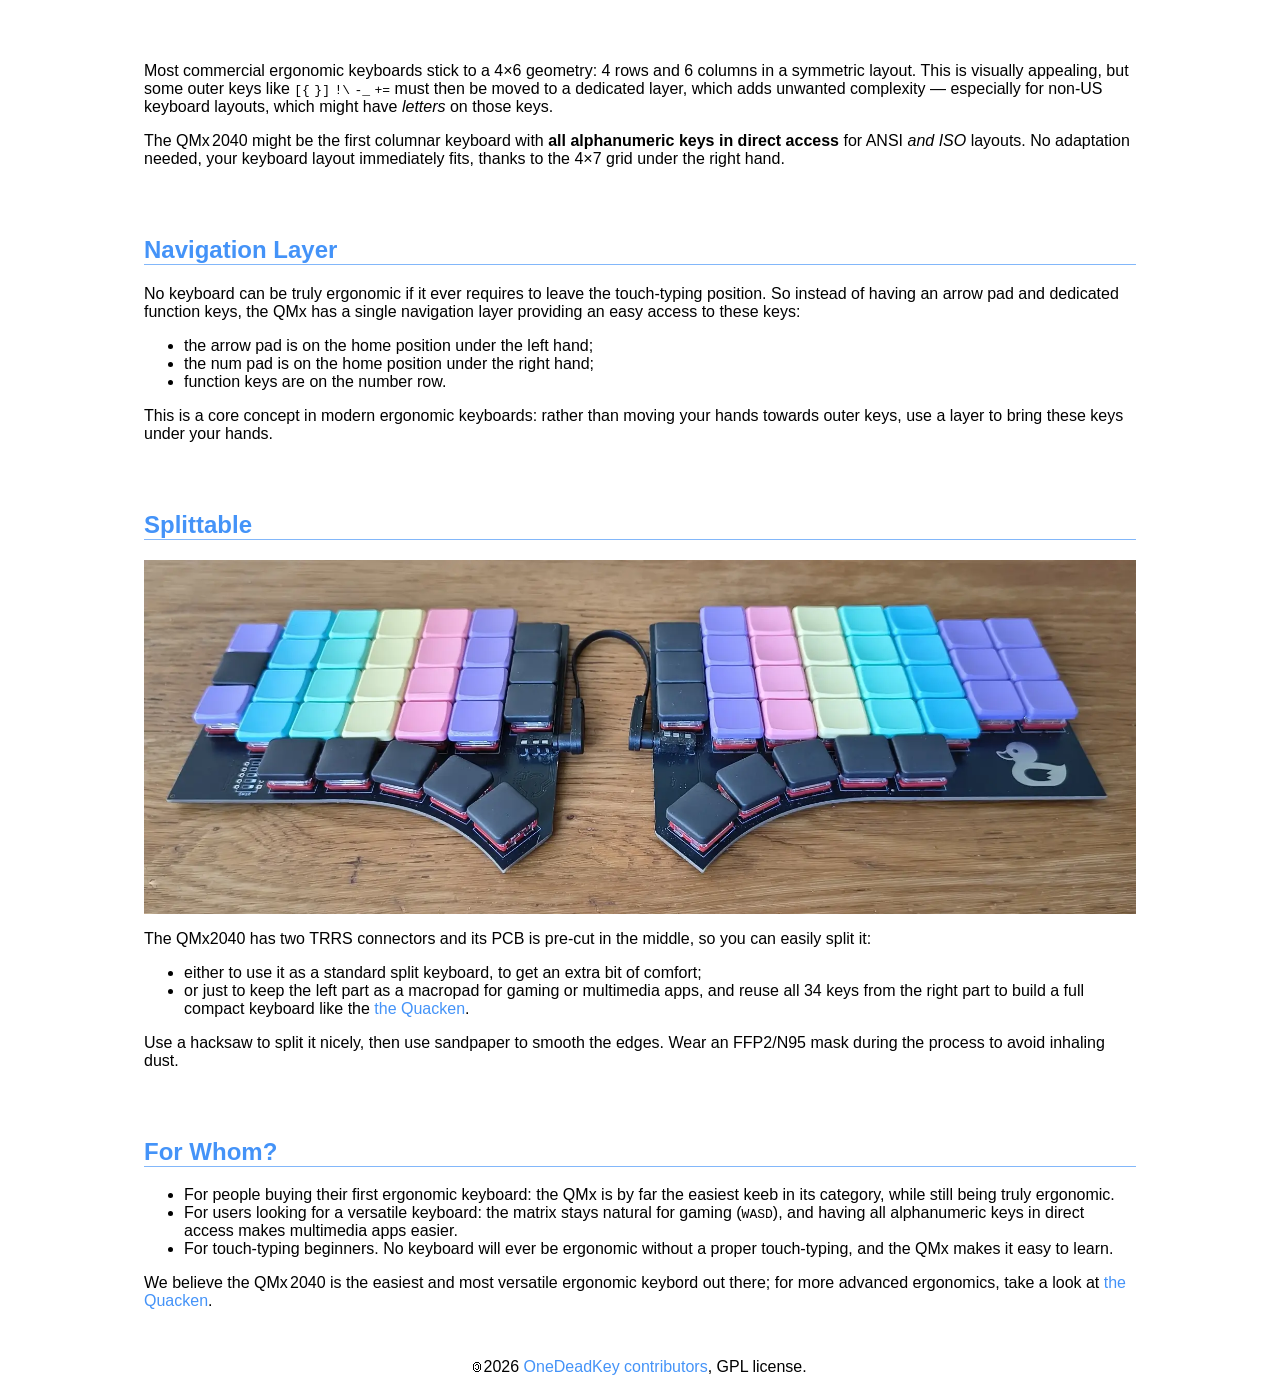
==== commit ced50c53: "refacto: show the SVG view in an iframe" ====
--- a/docs/index.html
+++ b/docs/index.html
@@ -15,8 +15,6 @@
     <meta property="og:description"  content="The Extremely Normal Keyboard. The natural evolution of the TypeMatrix 2020 and 2030 series.">
     <link type="image/svg+xml" rel="icon" href="favicon.svg" sizes="any">
     <link type="text/css" rel="stylesheet" href="style.css">
-    <link type="text/css" rel="stylesheet" href="keeb.css">
-    <script type="text/javascript" defer src="keeb.js"></script>
   </head>
   <body>
 
@@ -57,701 +55,7 @@
 
     <section>
       <h2 id="proudly-asymmetric">Proudly Asymmetric</h2>
-      <form>
-        <select onchange="setKeebLayout(this.value)">
-          <option value="be">AZERTY-be</option>
-          <option value="fr">AZERTY-fr</option>
-          <option value="br">QWERTY-br</option>
-          <option value="dk">QWERTY-dk</option>
-          <option value="gr">QWERTY-gr</option>
-          <option value="it">QWERTY-it</option>
-          <option value="no">QWERTY-no</option>
-          <option value="pt">QWERTY-pt</option>
-          <option value="ru">QWERTY-ru</option>
-          <option value="se">QWERTY-se</option>
-          <option value="ua">QWERTY-ua</option>
-          <option value="us" selected>QWERTY-us</option>
-          <option value="ch">QWERTZ-ch</option>
-          <option value="de">QWERTZ-de</option>
-          <option disabled> - alternative layouts - </option>
-          <option value="fr(bepo)">Bépo</option>
-          <option value="us(colemak)">Colemak</option>
-          <option value="us(dvorak)">Dvorak</option>
-          <option value="fr(ergol)">Ergo‑L</option>
-          <option value="fr(lafayette)">Lafayette</option>
-          <option value="us(workman)">Workman</option>
-        </select>
-      </form>
-
-      <svg xmlns="http://www.w3.org/2000/svg" viewBox="45 -45 940 400">
-
-        <g id="board">
-          <path id="qmx-half" d="M-15-40 h500 v340 l-50 50 a 230 230 0 0 0 -275-72 q-5-15 -15-15 H-15z"/>
-          <use href="#qmx-half" transform="translate(970 0) scale(-1 1)"/>
-        </g>
-
-        <defs>
-          <path class="symbol" transform="scale(0.4) translate(-24, -30)" id="glyph_backspace" d="M22,19l10,10 M22,29l10-10 M6,24l10,13h26v-26h-26z"/>
-          <path class="symbol" transform="scale(0.4) translate(-24, -30)" id="glyph_delete"    d="M16,19l10,10 M16,29l10-10 M42,24l-10,13h-26v-26h26z"/>
-          <path class="symbol" transform="scale(0.4) translate(-24, -30)" id="glyph_return"    d="M42,13V27H6 m8-8l-8,8l8,8"/>
-          <path class="symbol" transform="scale(0.4) translate(-24, -30)" id="glyph_space"     d="M42,24V32H6V24"/>
-          <path class="symbol" transform="scale(0.4) translate(-24, -30)" id="glyph_escape"    d="M24,24l-18-18 m0,10v-10h10 M24,6A18,18,0,1,1,6,24"/>
-          <path class="symbol" transform="scale(0.4) translate(-24, -30)" id="glyph_up"        d="M24,42v-36 m-8,6l8-8l8,8"/>
-          <path class="symbol" transform="scale(0.4) translate(-24, -30)" id="glyph_down"      d="M24,6v36 m-8,-6l8,8l8-8"/>
-          <path class="symbol" transform="scale(0.4) translate(-24, -30)" id="glyph_pgup"      d="M16,32h16 M16,24h16 M24,42v-36 m-8,6l8-8l8,8"/>
-          <path class="symbol" transform="scale(0.4) translate(-24, -30)" id="glyph_pgdown"    d="M16,16h16 M16,24h16 M24,6v36 m-8,-6l8,8l8-8"/>
-          <path class="symbol" transform="scale(0.4) translate(-24, -30)" id="glyph_left"      d="M42,24h-36 m6-8l-8,8l8,8"/>
-          <path class="symbol" transform="scale(0.4) translate(-24, -30)" id="glyph_right"     d="M6,24h36 m-6-8l8,8l-8,8"/>
-          <path class="symbol" transform="scale(0.4) translate(-24, -30)" id="glyph_tab"       d="M6,24h27 m-6-8l8,8l-8,8 M42,12V36"/>
-          <path class="symbol" transform="scale(0.4) translate(-24, -30)" id="glyph_btab"      d="M42,24h-27 m6-8l-8,8l8,8 M6,12V36"/>
-          <path class="symbol" transform="scale(0.4) translate(-24, -30)" id="glyph_home"      d="M42,42l-28-28 m0,10v-10h10 m8-8h-26v26"/>
-          <path class="symbol" transform="scale(0.4) translate(-24, -30)" id="glyph_end"       d="M6,6l28,28 m0-10v10h-10 m-8,8h26v-26"/>
-          <path class="symbol" transform="scale(0.4) translate(-24, -30)" id="glyph_prev"      d="M24,6A18,18,0,1,1,24,42A18,18,0,1,1,24,6 M26,16l-8,8l8,8"/>
-          <path class="symbol" transform="scale(0.4) translate(-24, -30)" id="glyph_next"      d="M24,6A18,18,0,1,1,24,42A18,18,0,1,1,24,6 M22,16l8,8l-8,8"/>
-          <path class="symbol" transform="scale(0.4) translate(-24, -30)" id="glyph_shift"     d="M23,7l14,20h-7v16h-14v-16h-7l14,-20"/>
-          <path class="symbol" transform="scale(0.4) translate(-24, -30)" id="glyph_caps"      d="M24,7l14,20h-7v6h-14v-6h-7l14,-20 M31,38v5h-14v-5z"/>
-
-          <!-- easy mode (no dual keys) -->
-          <g class="leftThumb" id="leftThumb-ez">
-            <g class="tucked3 thumb">
-              <g class="specialKey">
-                <rect />
-                <text class="level0">os</text>
-              </g>
-              <g class="tucked2 thumb">
-                <g class="specialKey">
-                  <rect />
-                  <text class="level0">alt</text>
-                </g>
-                <g class="tucked1 thumb">
-                  <g class="specialKey">
-                    <rect />
-                    <text class="level0">shift</text>
-                  </g>
-                  <g class="comfy thumb">
-                    <g class="specialKey">
-                      <rect />
-                      <use class="level0" href="#glyph_space"/>
-                    </g>
-                    <g class="reachy thumb">
-                      <g class="specialKey">
-                        <rect />
-                        <text class="level0">ctrl</text>
-                      </g>
-                    </g>
-                  </g>
-                </g>
-              </g>
-            </g>
-          </g>
-          <g class="rightThumb" id="rightThumb-ez">
-            <g class="tucked3 thumb">
-              <g class="specialKey">
-                <rect />
-                <text class="level0">os</text>
-              </g>
-              <g class="tucked2 thumb">
-                <g class="specialKey">
-                  <rect />
-                  <text class="level0">alt</text>
-                </g>
-                <g class="tucked1 thumb">
-                  <g class="specialKey">
-                    <rect />
-                    <text class="level0">altgr</text>
-                  </g>
-                  <g class="comfy thumb">
-                    <g class="specialKey">
-                      <rect/>
-                      <use class="level0" href="#glyph_space"/>
-                    </g>
-                    <g class="reachy thumb">
-                      <g class="specialKey">
-                        <rect />
-                        <text class="colorNav level0">nav</text>
-                      </g>
-                    </g>
-                  </g>
-                </g>
-              </g>
-            </g>
-          </g>
-
-          <!-- thumb-taps -->
-          <g class="leftThumb" id="leftThumb-tt">
-            <g class="tucked3 thumb">
-              <g class="specialKey">
-                <rect class="colorMod"/>
-                <text class="colorMod level0">?</text>
-              </g>
-              <g class="tucked2 thumb">
-                <g class="specialKey">
-                  <rect class="colorMod"/>
-                  <text class="colorMod level0">?</text>
-                </g>
-                <g class="tucked1 thumb">
-                  <g class="specialKey">
-                    <rect/>
-                    <rect class="colorSym sticky"/>
-                    <text class="colorSym sticky pc">shift</text>
-                    <use  class="layerNav" href="#glyph_caps"/>
-                  </g>
-                  <g class="comfy thumb">
-                    <g class="key">
-                      <rect/>
-                      <rect class="holdTap colorMod"/>
-                      <text class="level1  colorMod pc">ctrl</text>
-                      <use  class="level2"   href="#glyph_backspace"/>
-                      <use  class="layerNav" href="#glyph_delete"/>
-                    </g>
-                    <g class="reachy thumb">
-                      <g class="key">
-                        <rect/>
-                        <rect class="holdTap colorMod"/>
-                        <text class="level1  colorMod pc">os</text>
-                        <use  class="level2"   href="#glyph_tab"/>
-                        <use  class="layerNav" href="#glyph_btab"/>
-                      </g>
-                    </g>
-                  </g>
-                </g>
-              </g>
-            </g>
-          </g>
-          <g class="rightThumb" id="rightThumb-tt">
-            <g class="tucked3 thumb">
-              <g class="specialKey">
-                <rect class="colorMod"/>
-                <text class="colorMod level0">?</text>
-              </g>
-              <g class="tucked2 thumb">
-                <g class="specialKey">
-                  <rect class="colorMod"/>
-                  <text class="colorMod level0">?</text>
-                </g>
-                <g class="tucked1 thumb">
-                  <g class="specialKey showSym">
-                    <rect/>
-                    <rect class="colorSym sticky"/>
-                    <text class="colorSym sticky pc">altgr</text>
-                  </g>
-                  <g class="comfy thumb">
-                    <g class="key">
-                      <rect/>
-                      <rect class="holdTap borderNav tap-pref"/>
-                      <text class="level1  borderNav pc">nav</text>
-                      <use  class="level2" href="#glyph_space"/>
-                    </g>
-                    <g class="reachy thumb">
-                      <g class="key">
-                        <rect/>
-                        <rect class="holdTap colorMod"/>
-                        <text class="level1  colorMod pc">alt</text>
-                        <use  class="level2"   href="#glyph_return"/>
-                        <use  class="layerNav" href="#glyph_escape"/>
-                      </g>
-                    </g>
-                  </g>
-                </g>
-              </g>
-            </g>
-          </g>
-
-          <!-- homerow-mods -->
-          <g class="leftThumb" id="leftThumb-hrm">
-            <g class="tucked3 thumb">
-              <g class="specialKey">
-                <rect class="colorMod"/>
-                <text class="colorMod level0">?</text>
-              </g>
-              <g class="tucked2 thumb">
-                <g class="specialKey">
-                  <rect class="colorMod"/>
-                  <text class="colorMod level0">?</text>
-                </g>
-                <g class="tucked1 thumb">
-                  <g class="specialKey">
-                    <rect/>
-                    <rect class="colorSym sticky"/>
-                    <text class="colorSym sticky pc">shift</text>
-                    <use  class="layerNav" href="#glyph_caps"/>
-                  </g>
-                  <g class="comfy thumb">
-                    <g class="key">
-                      <rect/>
-                      <rect class="holdTap colorNav"/>
-                      <text class="level1  colorNav pc">nav</text>
-                      <use  class="level2"   href="#glyph_backspace"/>
-                      <use  class="layerNav" href="#glyph_delete"/>
-                    </g>
-                    <g class="reachy thumb">
-                      <g class="key">
-                        <rect/>
-                        <use  class="level2"   href="#glyph_tab"/>
-                        <use  class="layerNav" href="#glyph_btab"/>
-                      </g>
-                    </g>
-                  </g>
-                </g>
-              </g>
-            </g>
-          </g>
-          <g class="rightThumb" id="rightThumb-hrm">
-            <g class="tucked3 thumb">
-              <g class="specialKey">
-                <rect class="colorMod"/>
-                <text class="colorMod level0">?</text>
-              </g>
-              <g class="tucked2 thumb">
-                <g class="specialKey">
-                  <rect class="colorMod"/>
-                  <text class="colorMod level0">?</text>
-                </g>
-                <g class="tucked1 thumb">
-                  <g class="specialKey showSym">
-                    <rect/>
-                    <rect class="colorSym sticky"/>
-                    <text class="colorSym sticky pc">altgr</text>
-                  </g>
-                  <g class="comfy thumb">
-                    <g class="key">
-                      <rect/>
-                      <rect class="holdTap borderNav tap-pref"/>
-                      <text class="level1  borderNav pc">nav</text>
-                      <use  class="level2" href="#glyph_space"/>
-                    </g>
-                    <g class="reachy thumb">
-                      <g class="key">
-                        <rect/>
-                        <use  class="level2"   href="#glyph_return"/>
-                        <use  class="layerNav" href="#glyph_escape"/>
-                      </g>
-                    </g>
-                  </g>
-                </g>
-              </g>
-            </g>
-          </g>
-        </defs>
-
-        <g id="left">
-          <g class="outer matrix">
-            <g class="col">
-              <g id="Backquote" class="key num">
-                <rect/>
-                <text class="level1"/>
-                <text class="level2"/>
-              </g>
-              <g class="specialKey top">
-                <rect class="colorSpc"/>
-                <use class="level0" href="#glyph_tab"/>
-              </g>
-              <g id="IntlBackslash" class="key home">
-                <rect/>
-                <text class="level1"/>
-                <text class="level2"/>
-              </g>
-            </g>
-
-            <g class="pinky matrix">
-              <g class="col">
-                <g id="Digit1" class="key num">
-                  <rect/>
-                  <text class="level1"/>
-                  <text class="level2"/>
-                  <text class="layerNav pc">F1</text>
-                </g>
-                <g id="KeyQ" class="key top">
-                  <rect/>
-                  <text class="level1"/>
-                  <text class="level2"/>
-                  <text class="layerNav"></text>
-                </g>
-                <g id="KeyA" class="key home">
-                  <rect/>
-                  <text class="level1"/>
-                  <text class="level2"/>
-                  <text class="layerNav shortcut"></text>
-                </g>
-                <g id="KeyZ" class="key bottom">
-                  <rect/>
-                  <text class="level1"/>
-                  <text class="level2"/>
-                  <text class="layerNav shortcut"></text>
-                </g>
-              </g>
-
-              <g class="ring matrix">
-                <g class="col">
-                  <g id="Digit2" class="key num">
-                    <rect/>
-                    <text class="level1"/>
-                    <text class="level2"/>
-                    <text class="layerNav pc">F2</text>
-                  </g>
-                  <g id="KeyW" class="key top">
-                    <rect/>
-                    <text class="level1"/>
-                    <text class="level2"/>
-                    <use  class="layerNav" href="#glyph_home"/>
-                  </g>
-                  <g id="KeyS" class="key home dual">
-                    <rect/>
-                    <rect class="holdTap borderMod tap-pref"/>
-                    <text class="level1  borderMod mac">⌥</text>
-                    <text class="level1  borderMod pc">os</text>
-                    <text class="level1"/>
-                    <text class="level2"/>
-                    <use  class="layerNav" href="#glyph_left"/>
-                  </g>
-                  <g id="KeyX" class="key bottom">
-                    <rect/>
-                    <text class="level1"/>
-                    <text class="level2"/>
-                    <text class="layerNav shortcut"></text>
-                  </g>
-                </g>
-
-                <g class="middle matrix">
-                  <g class="col">
-                    <g id="Digit3" class="key num">
-                      <rect/>
-                      <text class="level1"/>
-                      <text class="level2"/>
-                      <text class="layerNav pc">F3</text>
-                    </g>
-                    <g id="KeyE" class="key top">
-                      <rect/>
-                      <text class="level1"/>
-                      <text class="level2"/>
-                      <use  class="layerNav" href="#glyph_up"/>
-                    </g>
-                    <g id="KeyD" class="key home dual">
-                      <rect/>
-                      <rect class="holdTap borderMod tap-pref"/>
-                      <text class="level1  borderMod mac">⌘</text>
-                      <text class="level1  borderMod pc">ctrl</text>
-                      <text class="level1"/>
-                      <text class="level2"/>
-                      <use  class="layerNav" href="#glyph_down"/>
-                    </g>
-                    <g id="KeyC" class="key bottom">
-                      <rect/>
-                      <text class="level1"/>
-                      <text class="level2"/>
-                      <text class="layerNav shortcut"></text>
-                    </g>
-                  </g>
-
-                  <g class="index matrix">
-                    <g class="col">
-                      <g id="Digit4" class="key num">
-                        <rect/>
-                        <text class="level1"/>
-                        <text class="level2"/>
-                        <text class="layerNav pc">F4</text>
-                      </g>
-                      <g id="KeyR" class="key top">
-                        <rect/>
-                        <text class="level1"/>
-                        <text class="level2"/>
-                        <use  class="layerNav" href="#glyph_end"/>
-                      </g>
-                      <g id="KeyF" class="key home dual">
-                        <rect/>
-                        <rect class="holdTap borderMod tap-pref"/>
-                        <text class="level1  borderMod mac">⌃</text>
-                        <text class="level1  borderMod pc">alt</text>
-                        <text class="level1"/>
-                        <text class="level2"/>
-                        <use  class="layerNav" href="#glyph_right"/>
-                      </g>
-                      <g id="KeyV" class="key bottom">
-                        <rect/>
-                        <text class="level1"/>
-                        <text class="level2"/>
-                        <text class="layerNav shortcut"></text>
-                      </g>
-                    </g>
-
-                    <use class="thumbCluster"/>
-
-                    <g class="inner matrix">
-                      <g class="col">
-                        <g id="Digit5" class="key num">
-                          <rect/>
-                          <text class="level1"/>
-                          <text class="level2"/>
-                          <text class="layerNav pc">F5</text>
-                        </g>
-                        <g id="KeyT" class="key top">
-                          <rect/>
-                          <text class="level1"/>
-                          <text class="level2"/>
-                          <use  class="layerNav" href="#glyph_pgup"/>
-                        </g>
-                        <g id="KeyG" class="key home">
-                          <rect/>
-                          <text class="level1"/>
-                          <text class="level2"/>
-                          <use  class="layerNav" href="#glyph_pgdown"/>
-                        </g>
-                        <g id="KeyB" class="key bottom">
-                          <rect/>
-                          <text class="level1"/>
-                          <text class="level2"/>
-                          <text class="layerNav shortcut"></text>
-                        </g>
-                      </g>
-
-                      <g class="tmx matrix">
-                        <g class="col">
-                          <g class="specialKey top">
-                            <rect class="colorSpc"/>
-                            <text class="level0 pc">PrtScr</text>
-                            <text class="layerNav shortcut">prev</text>
-                          </g>
-                          <g class="specialKey home">
-                            <rect class="colorSpc"/>
-                            <use class="level0" href="#glyph_caps"/>
-                            <text class="layerNav shortcut">next</text>
-                          </g>
-                          <g class="specialKey bottom">
-                            <rect class="colorSpc"/>
-                            <use class="level0" href="#glyph_escape"/>
-                            <text class="layerNav shortcut">play</text>
-                          </g>
-                        </g>
-                      </g>
-                    </g>
-                  </g>
-                </g>
-              </g>
-            </g>
-          </g>
-        </g>
-
-        <g id="right">
-          <g class="extra matrix">
-            <g class="col">
-              <g id="Equal" class="key num">
-                <rect/>
-                <text class="level1"/>
-                <text class="level2"/>
-                <text class="layerNav pc">F12</text>
-              </g>
-              <g id="BracketRight" class="key top">
-                <rect/>
-                <text class="level1"/>
-                <text class="level2"/>
-                <text class="layerNav shortcut">bri+</text>
-              </g>
-              <g id="Backslash" class="key home">
-                <rect/>
-                <text class="level1"/>
-                <text class="level2"/>
-              </g>
-
-              <g class="outer matrix">
-                <g class="col">
-                  <g id="Minus" class="key num">
-                    <rect/>
-                    <text class="level1"/>
-                    <text class="level2"/>
-                    <text class="layerNav pc">F11</text>
-                  </g>
-                  <g id="BracketLeft" class="key top">
-                    <rect/>
-                    <text class="level1"/>
-                    <text class="level2"/>
-                    <text class="layerNav shortcut">bri-</text>
-                  </g>
-                  <g id="Quote" class="key home">
-                    <rect/>
-                    <text class="level1"/>
-                    <text class="level2"/>
-                  </g>
-                </g>
-
-                <g class="pinky matrix">
-                  <g class="col">
-                    <g id="Digit0" class="key num">
-                      <rect/>
-                      <text class="level1"/>
-                      <text class="level2"/>
-                      <text class="layerNav pc">F10</text>
-                    </g>
-                    <g id="KeyP" class="key top">
-                      <rect/>
-                      <text class="level1"/>
-                      <text class="level2"/>
-                      <text class="layerNav">/</text>
-                    </g>
-                    <g id="Semicolon" class="key home">
-                      <rect/>
-                      <text class="level1"/>
-                      <text class="level2"/>
-                      <text class="layerNav">0</text>
-                    </g>
-                    <g id="Slash" class="key bottom">
-                      <rect/>
-                      <text class="level1"/>
-                      <text class="level2"/>
-                      <text class="layerNav">,</text>
-                    </g>
-                  </g>
-
-                  <g class="ring matrix">
-                    <g class="col">
-                      <g id="Digit9" class="key num">
-                        <rect/>
-                        <text class="level1"/>
-                        <text class="level2"/>
-                        <text class="layerNav pc">F9</text>
-                      </g>
-                      <g id="KeyO" class="key top">
-                        <rect/>
-                        <text class="level1"/>
-                        <text class="level2"/>
-                        <text class="layerNav">9</text>
-                      </g>
-                      <g id="KeyL" class="key home dual">
-                        <rect/>
-                        <rect class="holdTap borderMod tap-pref"/>
-                        <text class="level1  borderMod mac">⌥</text>
-                        <text class="level1  borderMod pc">os</text>
-                        <text class="level2"/>
-                        <text class="layerNav">6</text>
-                      </g>
-                      <g id="Period" class="key bottom">
-                        <rect/>
-                        <text class="level1"/>
-                        <text class="level2"/>
-                        <text class="layerNav">3</text>
-                      </g>
-                    </g>
-
-                    <g class="middle matrix">
-                      <g class="col">
-                        <g id="Digit8" class="key num">
-                          <rect/>
-                          <text class="level1"/>
-                          <text class="level2"/>
-                          <text class="layerNav pc">F8</text>
-                        </g>
-                        <g id="KeyI" class="key top">
-                          <rect/>
-                          <text class="level1"/>
-                          <text class="level2"/>
-                          <text class="layerNav">8</text>
-                        </g>
-                        <g id="KeyK" class="key home dual">
-                          <rect/>
-                          <rect class="holdTap borderMod tap-pref"/>
-                          <text class="level1  borderMod mac">⌘</text>
-                          <text class="level1  borderMod pc">ctrl</text>
-                          <text class="level1"/>
-                          <text class="level2"/>
-                          <text class="layerNav">5</text>
-                        </g>
-                        <g id="Comma" class="key bottom">
-                          <rect/>
-                          <text class="level1"/>
-                          <text class="level2"/>
-                          <text class="layerNav">2</text>
-                        </g>
-                      </g>
-
-                      <g class="index matrix">
-                        <g class="col">
-                          <g id="Digit7" class="key num">
-                            <rect/>
-                            <text class="level1"/>
-                            <text class="level2"/>
-                            <text class="layerNav pc">F7</text>
-                          </g>
-                          <g id="KeyU" class="key top">
-                            <rect/>
-                            <text class="level1"/>
-                            <text class="level2"/>
-                            <text class="layerNav">7</text>
-                          </g>
-                          <g id="KeyJ" class="key home dual">
-                            <rect/>
-                            <rect class="holdTap borderMod tap-pref"/>
-                            <text class="level1  borderMod mac">⌃</text>
-                            <text class="level1  borderMod pc">alt</text>
-                            <text class="level1"/>
-                            <text class="level2"/>
-                            <text class="layerNav">4</text>
-                          </g>
-                          <g id="KeyM" class="key bottom">
-                            <rect/>
-                            <text class="level1"/>
-                            <text class="level2"/>
-                            <text class="layerNav">1</text>
-                          </g>
-                        </g>
-
-                        <use class="thumbCluster"/>
-
-                        <g class="inner matrix">
-                          <g class="col">
-                            <g id="Digit6" class="key num">
-                              <rect/>
-                              <text class="level1"/>
-                              <text class="level2"/>
-                              <text class="layerNav pc">F6</text>
-                            </g>
-                            <g id="KeyY" class="key top">
-                              <rect/>
-                              <text class="level1"/>
-                              <text class="level2"/>
-                            </g>
-                            <g id="KeyH" class="key home">
-                              <rect/>
-                              <text class="level1"/>
-                              <text class="level2"/>
-                              <text class="layerNav">-</text>
-                            </g>
-                            <g id="KeyN" class="key bottom">
-                              <rect/>
-                              <text class="level1"/>
-                              <text class="level2"/>
-                              <text class="layerNav">.</text>
-                            </g>
-                          </g>
-
-                          <g class="tmx matrix">
-                            <g class="col">
-                              <g class="specialKey top">
-                                <rect class="colorSpc"/>
-                                <use class="level0" href="#glyph_delete"/>
-                                <text class="layerNav shortcut">vol+</text>
-                              </g>
-                              <g class="specialKey home">
-                                <rect class="colorSpc"/>
-                                <use class="level0" href="#glyph_backspace"/>
-                                <text class="layerNav shortcut">vol-</text>
-                              </g>
-                              <g class="specialKey bottom">
-                                <rect class="colorSpc"/>
-                                <use class="level0" href="#glyph_return"/>
-                                <text class="layerNav shortcut">mute</text>
-                              </g>
-                            </g>
-                          </g>
-                        </g>
-                      </g>
-                    </g>
-                  </g>
-                </g>
-              </g>
-            </g>
-          </g>
-        </g>
-
-      </svg>
+      <iframe src="keeb"></iframe>
 
       <p> Most commercial ergonomic keyboards stick to a 4×6 geometry: 4 rows and 6 columns in a
         symmetric layout. This is visually appealing, but some outer keys like <kbd>[{</kbd>
@@ -813,5 +117,11 @@
       🄯 2026 <a href="https://github.com/OneDeadKey/qmx2040">OneDeadKey contributors</a>, GPL license.
     </footer>
 
+    <script>
+      // anchors
+      document.querySelectorAll("h2[id], h3[id]").forEach((heading) => {
+        heading.innerHTML = `${heading.innerHTML} <a href="#${heading.id}">#</a>`;
+      });
+    </script>
   </body>
 </html>
--- a/docs/style.css
+++ b/docs/style.css
@@ -65,11 +65,13 @@
 form {
   text-align: right;
 }
-h2+form {
+h2+iframe {
   margin-top: -1em;
 }
-svg {
+iframe {
   width: 100%;
+  border: none;
+  aspect-ratio: 2/1;
 }
 img {
   display: block;
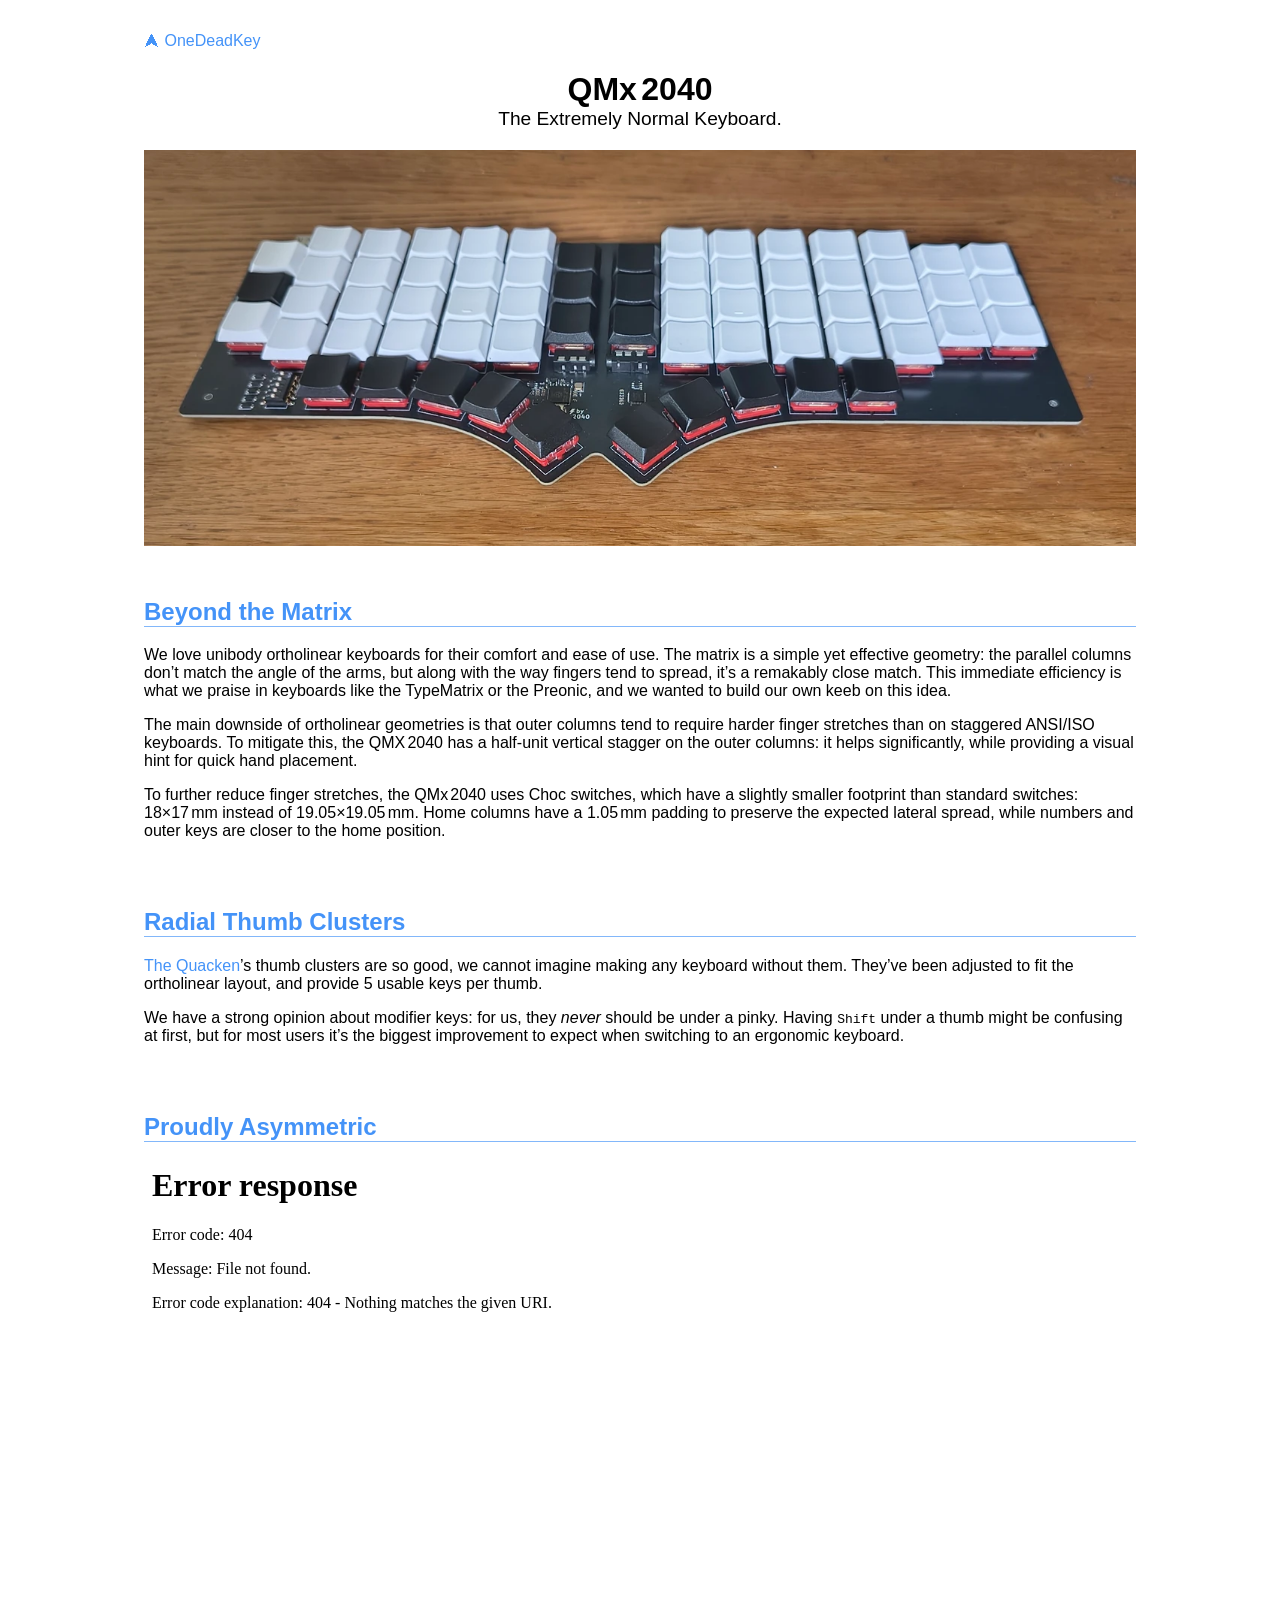
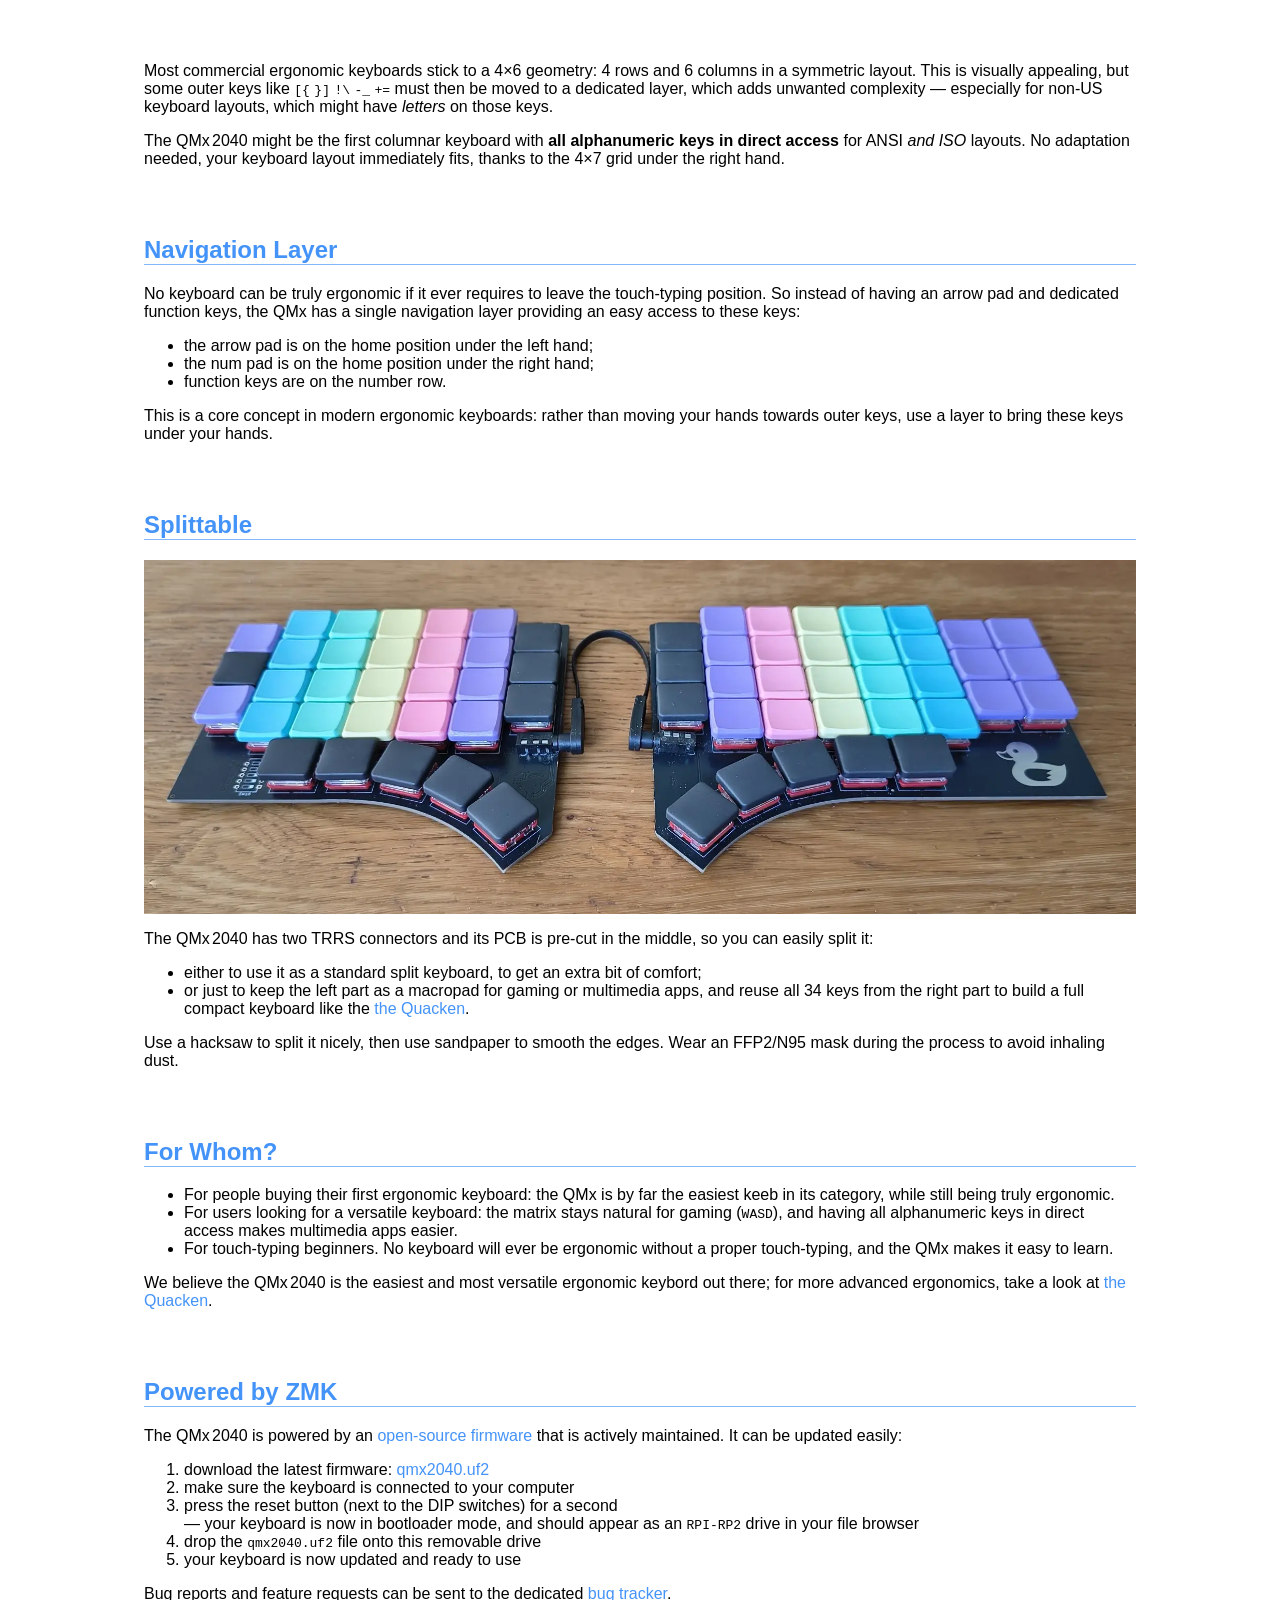
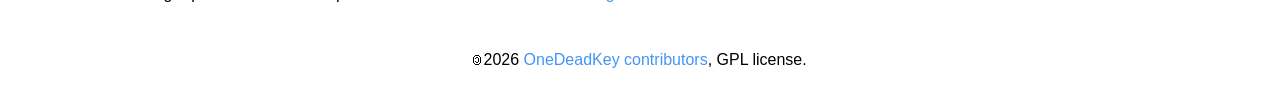
==== commit dc22b07b: "feat: ZMK section" ====
--- a/docs/index.html
+++ b/docs/index.html
@@ -84,7 +84,7 @@
     <section>
       <h2 id="splittable">Splittable</h2>
       <img src="pics/qmx2040_nyan_quack.webp">
-      <p> The QMx2040 has two TRRS connectors and its PCB is pre-cut in the middle, so you can
+      <p> The QMx 2040 has two TRRS connectors and its PCB is pre-cut in the middle, so you can
         easily split it: </p>
       <ul>
         <li> either to use it as a standard split keyboard, to get an extra bit of comfort; </li>
@@ -113,6 +113,24 @@
         Quacken</a>. </p>
     </section>
 
+    <section>
+      <h2 id="powered-by-zmk">Powered by ZMK</h2>
+      <p> The QMx 2040 is powered by an <a
+        href="https://github.com/Nuclear-Squid/zmk-keyboard-qmx2040">open-source firmware</a> that
+        is actively maintained. It can be updated easily:
+      <ol>
+        <li> download the latest firmware: <a href="qmx2040.uf2">qmx2040.uf2</a>  </li>
+        <li> make sure the keyboard is connected to your computer </li>
+        <li> press the reset button (next to the DIP switches) for a second <br>
+          — your keyboard is now in bootloader mode, and should appear as an <code>RPI-RP2</code>
+          drive in your file browser </li>
+        <li> drop the <code>qmx2040.uf2</code> file onto this removable drive </li>
+        <li> your keyboard is now updated and ready to use</li>
+      </ol>
+      <p> Bug reports and feature requests can be sent to the dedicated <a
+        href="https://github.com/Nuclear-Squid/zmk-keyboard-qmx2040/issues">bug tracker</a>. </p>
+    </section>
+
     <footer>
       🄯 2026 <a href="https://github.com/OneDeadKey/qmx2040">OneDeadKey contributors</a>, GPL license.
     </footer>
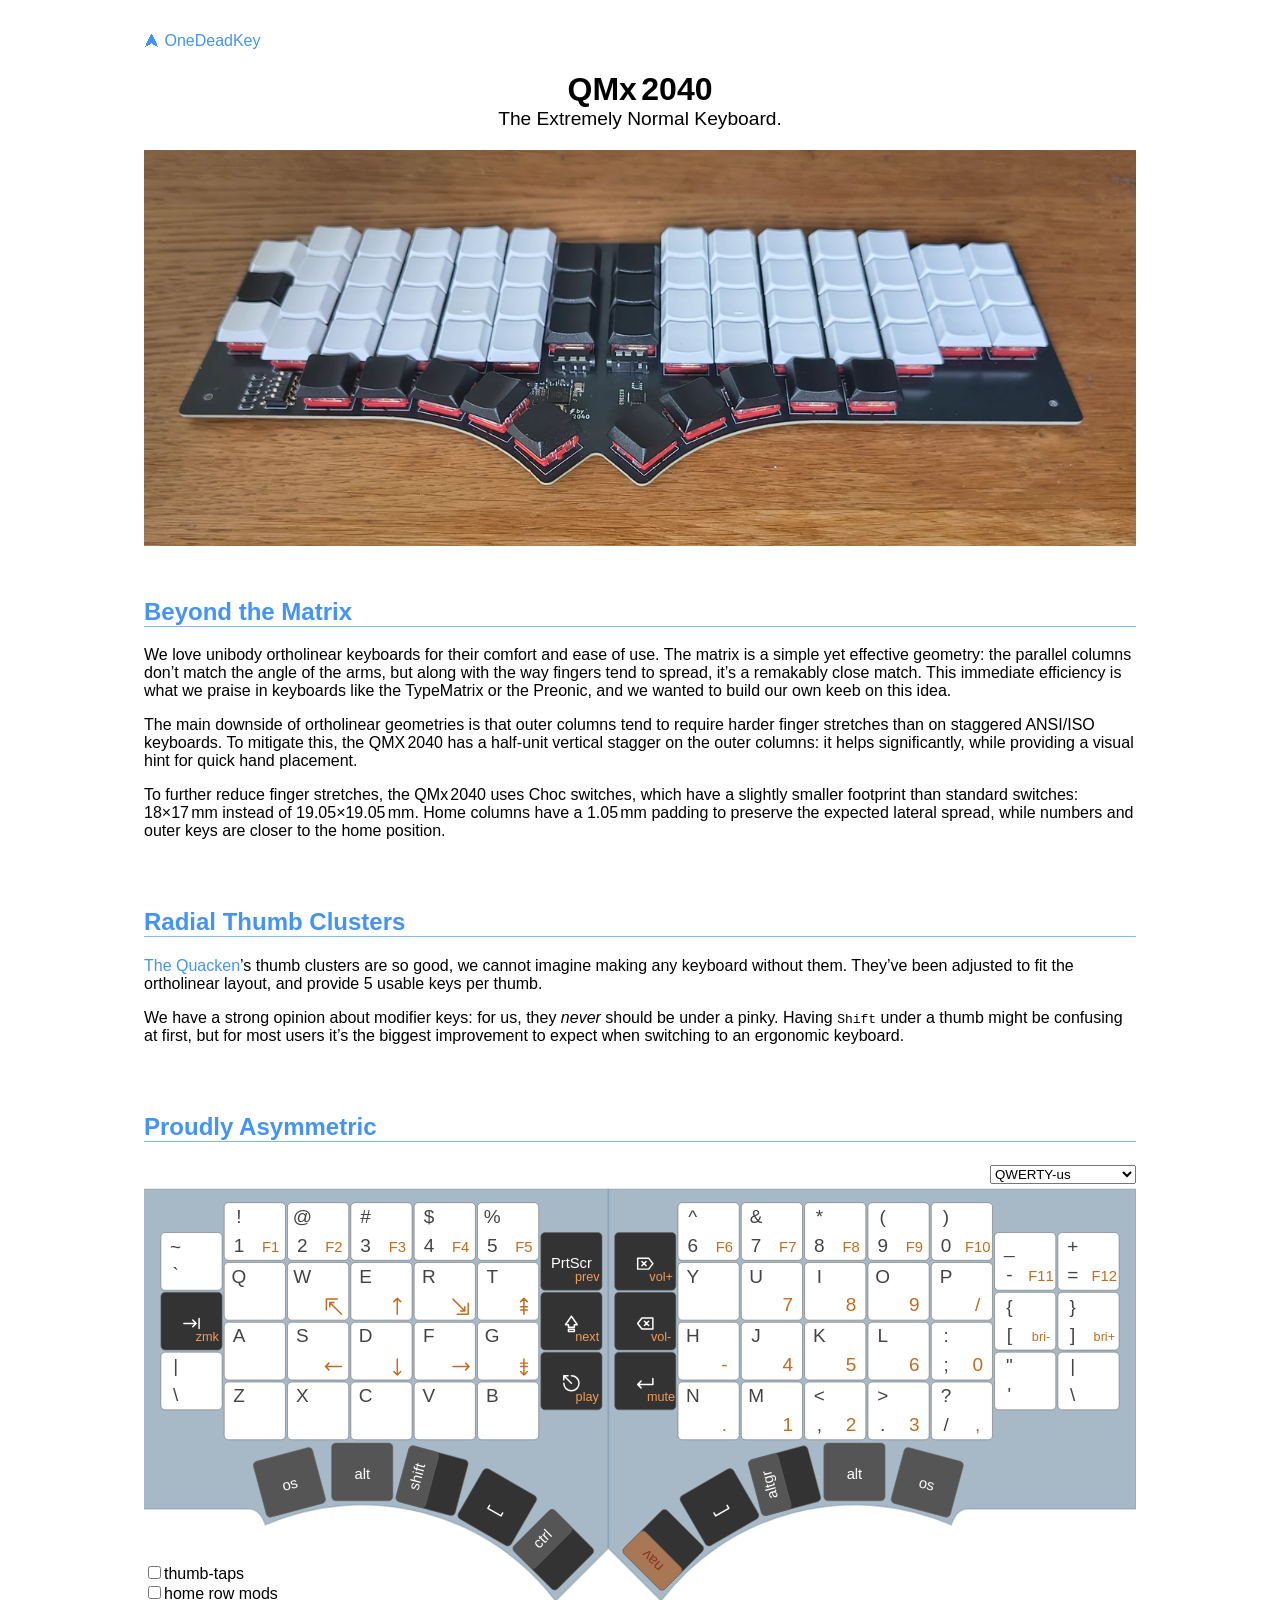
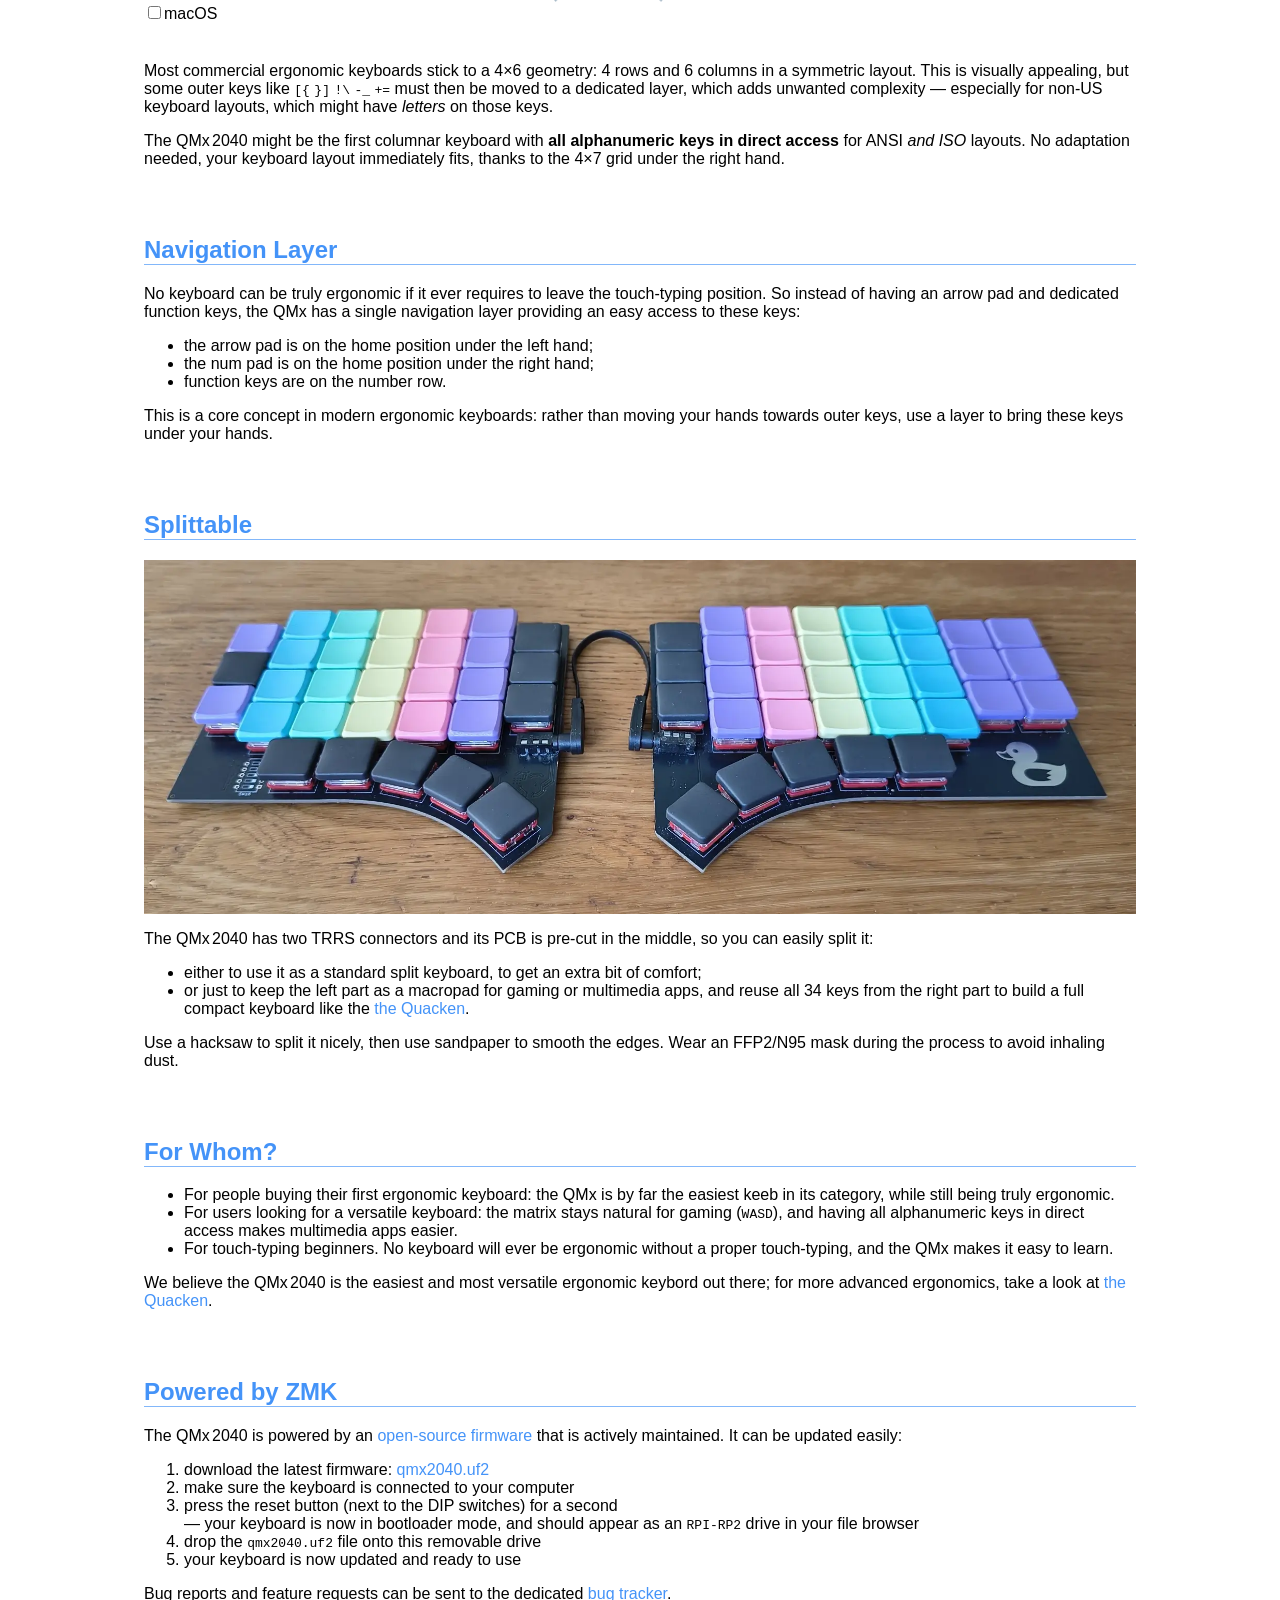
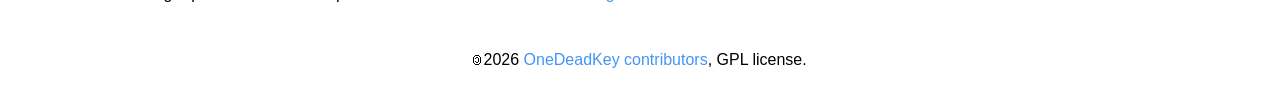
==== commit dc690079: "Fix keeb.html when the extension isn't automatically added by the webserver" ====
--- a/docs/index.html
+++ b/docs/index.html
@@ -55,7 +55,7 @@
 
     <section>
       <h2 id="proudly-asymmetric">Proudly Asymmetric</h2>
-      <iframe src="keeb"></iframe>
+      <iframe src="keeb.html"></iframe>
 
       <p> Most commercial ergonomic keyboards stick to a 4×6 geometry: 4 rows and 6 columns in a
         symmetric layout. This is visually appealing, but some outer keys like <kbd>[{</kbd>
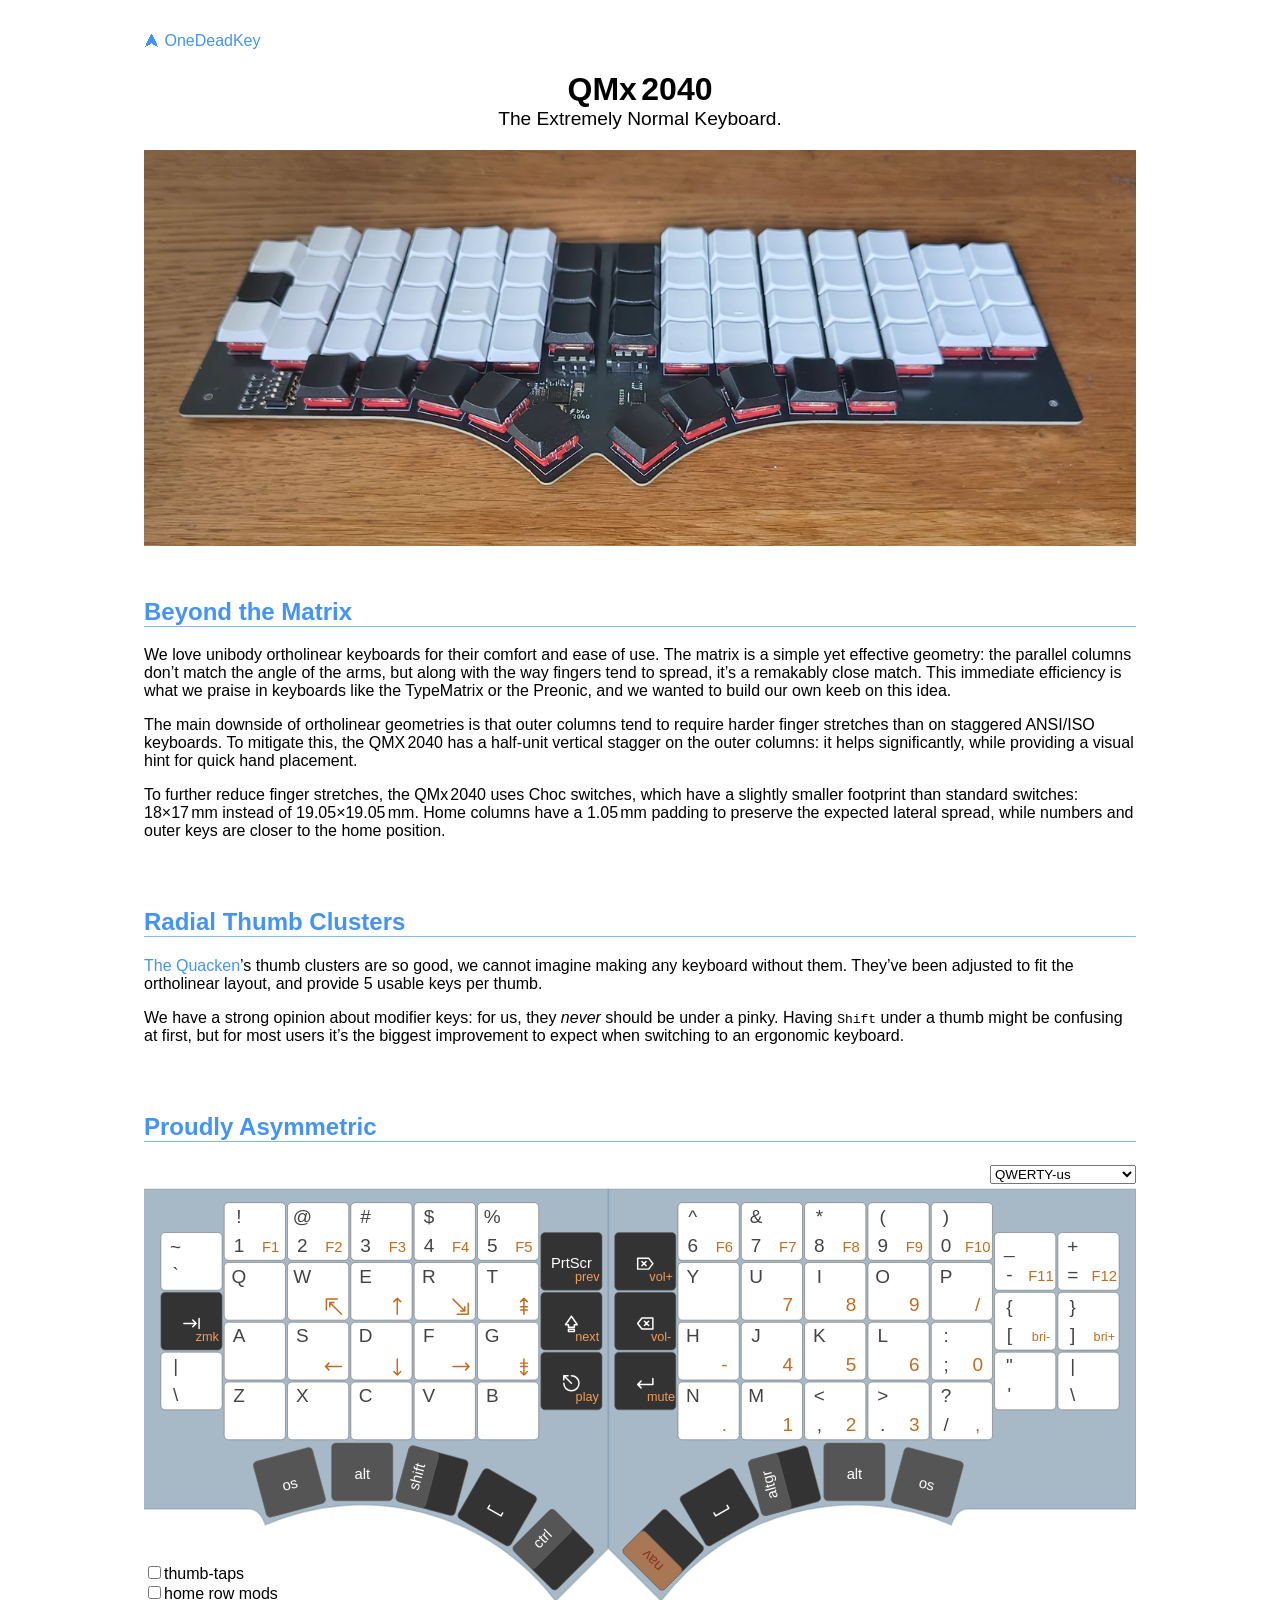
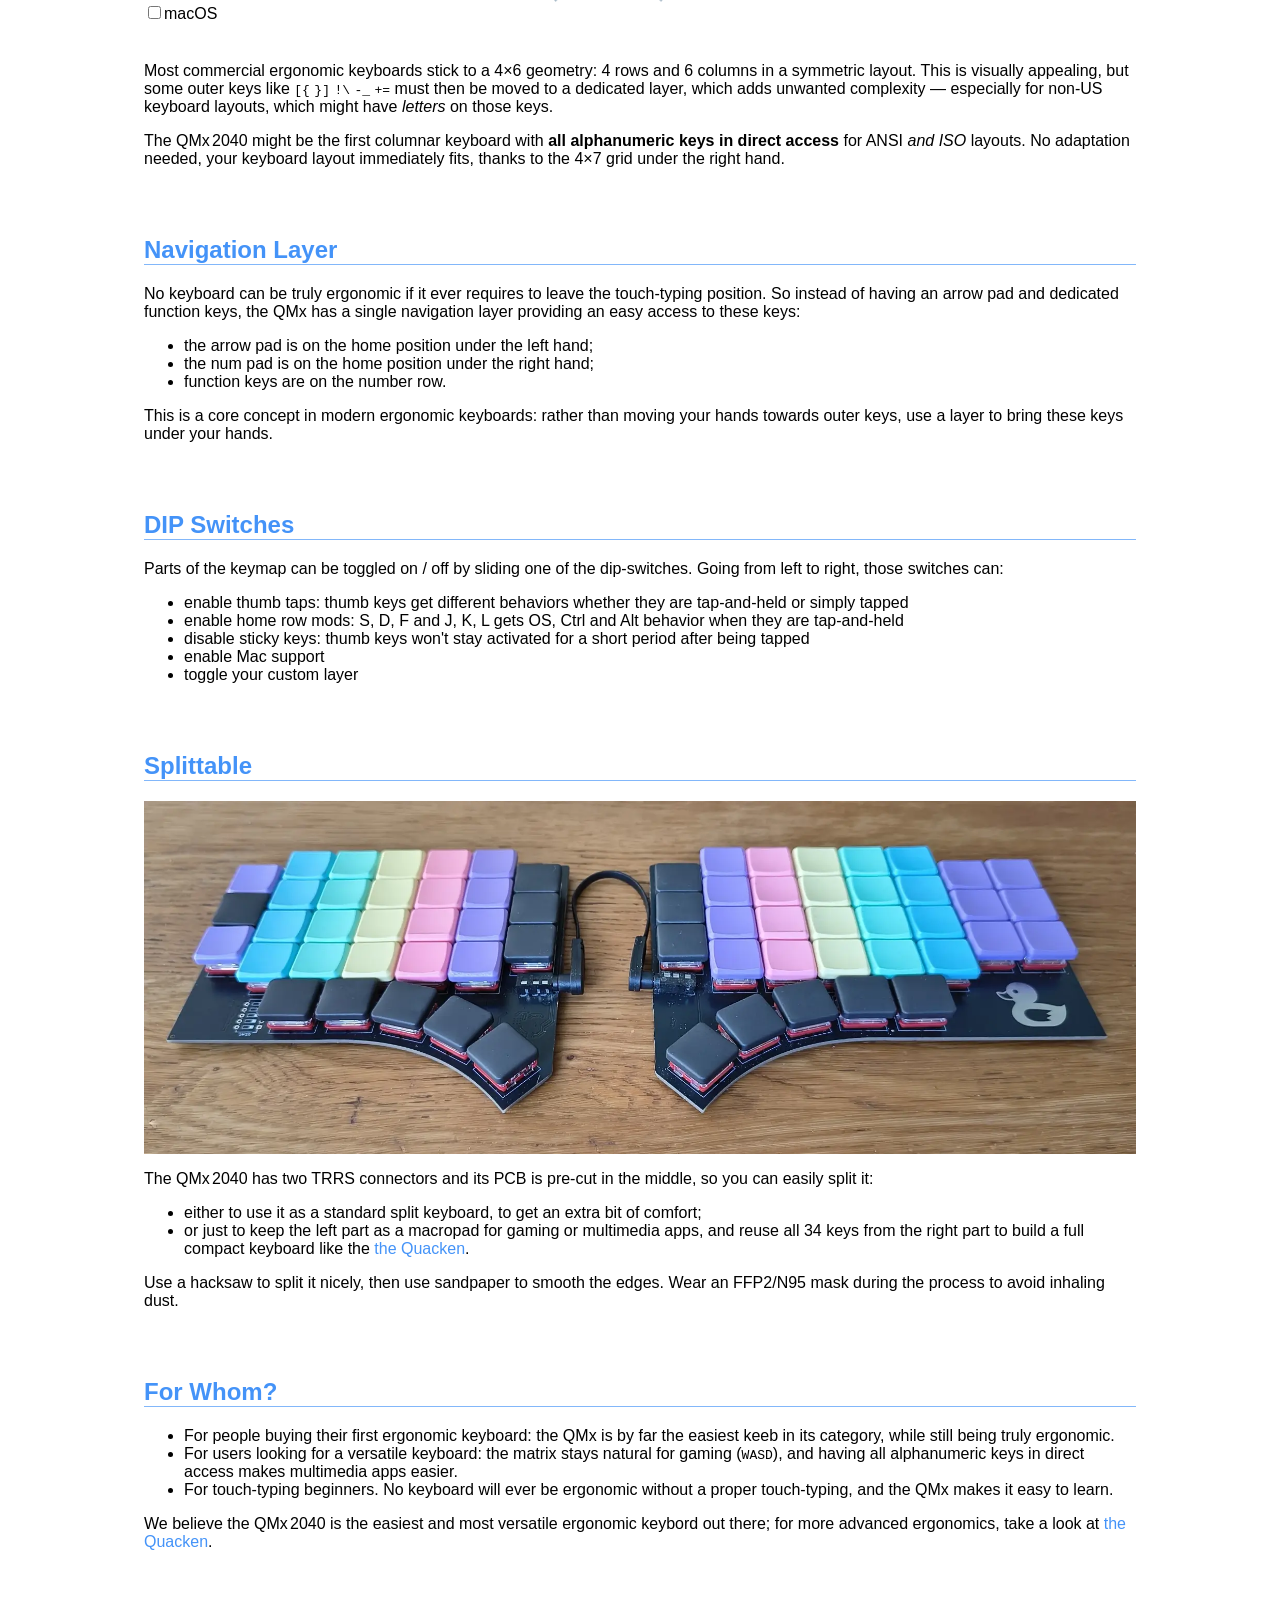
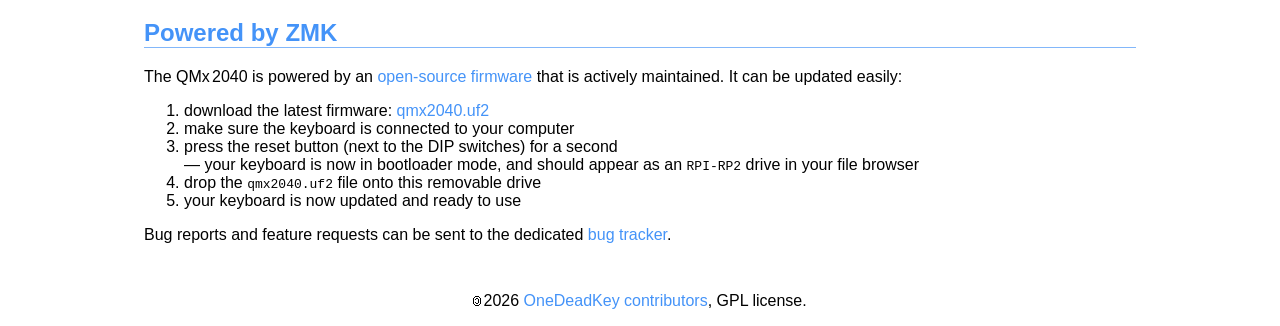
==== commit 86c3608c: "Add DIP Switches to the documentation" ====
--- a/docs/index.html
+++ b/docs/index.html
@@ -82,6 +82,18 @@
     </section>
 
     <section>
+      <h2 id="dip-switches">DIP Switches</h2>
+      <p> Parts of the keymap can be toggled on / off by sliding one of the dip-switches. Going from left to right, those switches can:
+      <ul>
+        <li>enable thumb taps: thumb keys get different behaviors whether they are tap-and-held or simply tapped</li>
+        <li>enable home row mods: S, D, F and J, K, L gets OS, Ctrl and Alt behavior when they are tap-and-held</li>
+        <li>disable sticky keys: thumb keys won't stay activated for a short period after being tapped</li>
+        <li>enable Mac support</li>
+        <li>toggle your custom layer</li><!-- TODO: explain what it means, and how to get one-->
+      </ul>
+    </section>
+
+    <section>
       <h2 id="splittable">Splittable</h2>
       <img src="pics/qmx2040_nyan_quack.webp">
       <p> The QMx 2040 has two TRRS connectors and its PCB is pre-cut in the middle, so you can
